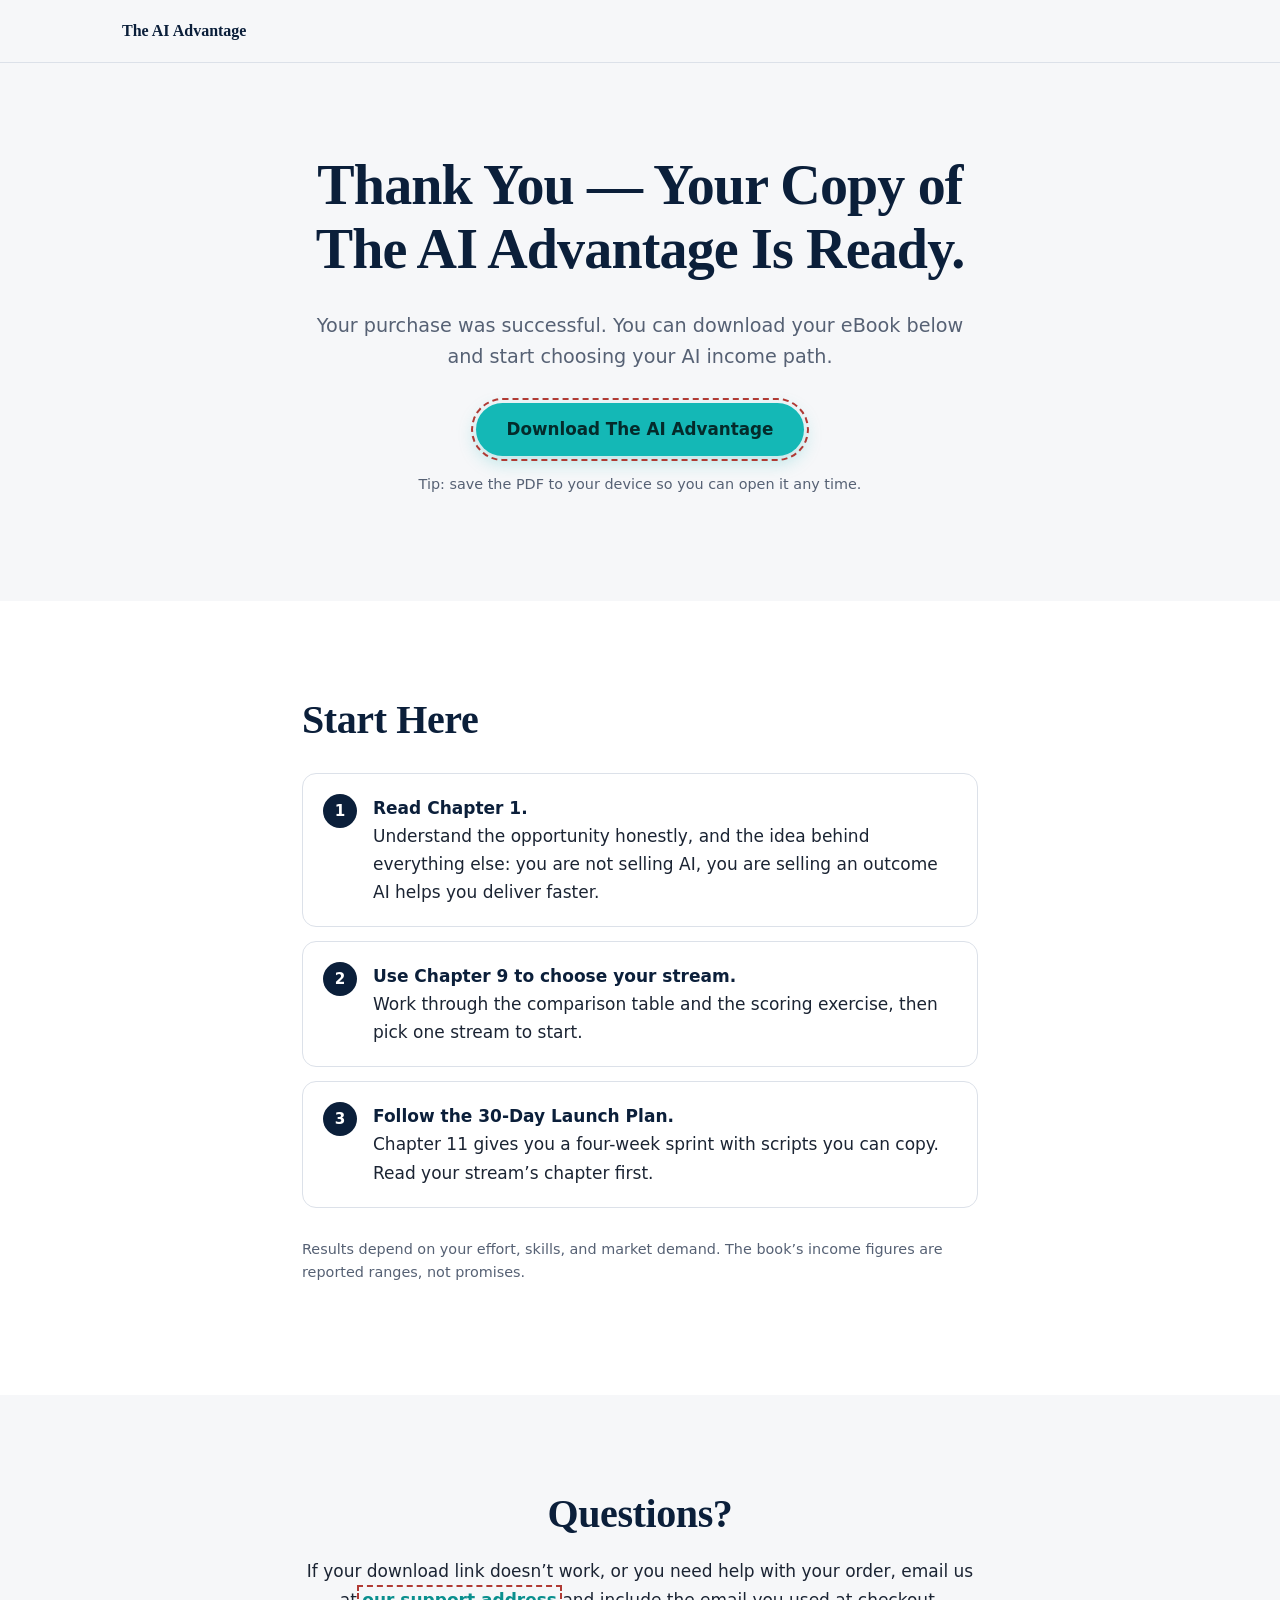
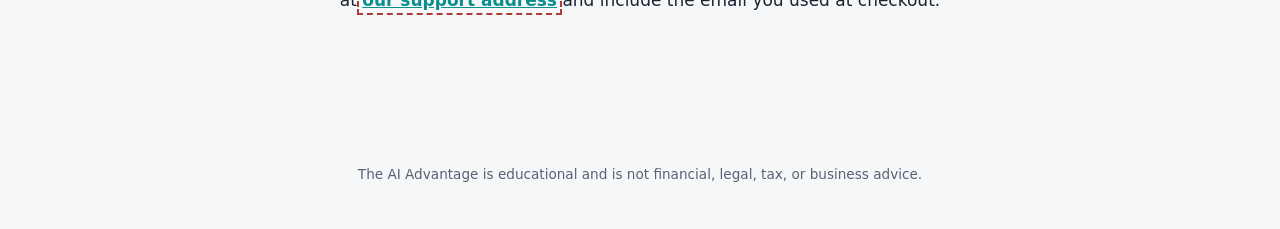
==== thank-you.html @ e6e2437f "first commit" ====
<!DOCTYPE html>
<html lang="en">
<head>
<meta charset="utf-8">
<meta name="viewport" content="width=device-width, initial-scale=1">
<meta name="robots" content="noindex, nofollow">
<title>Thank You — Your Copy of The AI Advantage Is Ready</title>
<meta name="description" content="Download your copy of The AI Advantage and start choosing your AI income path.">
<meta property="og:title" content="Thank You — The AI Advantage">
<meta property="og:description" content="Your copy of The AI Advantage is ready to download.">
<link rel="stylesheet" href="styles.css">
</head>
<body data-page="thanks">
<header class="top"><div class="wrap"><span class="brand">The AI Advantage</span></div></header>
<main>
<section class="ty"><div class="wrap narrow center">
  <h1>Thank You — Your Copy of The AI Advantage Is Ready.</h1>
  <p class="lead">Your purchase was successful. You can download your eBook below and start choosing your AI income path.</p>
  <p style="margin-top:30px"><a class="btn" data-download href="#" download>Download The AI Advantage</a></p>
  <p class="note">Tip: save the PDF to your device so you can open it any time.</p>
</div></section>

<section class="alt"><div class="wrap narrow">
  <h2>Start Here</h2>
  <div class="steps">
    <div><span><b>Read Chapter 1.</b><br>Understand the opportunity honestly, and the idea behind everything else: you are not selling AI, you are selling an outcome AI helps you deliver faster.</span></div>
    <div><span><b>Use Chapter 9 to choose your stream.</b><br>Work through the comparison table and the scoring exercise, then pick one stream to start.</span></div>
    <div><span><b>Follow the 30-Day Launch Plan.</b><br>Chapter 11 gives you a four-week sprint with scripts you can copy. Read your stream’s chapter first.</span></div>
  </div>
  <p class="note">Results depend on your effort, skills, and market demand. The book’s income figures are reported ranges, not promises.</p>
</div></section>

<section><div class="wrap narrow center">
  <h2>Questions?</h2>
  <p>If your download link doesn’t work, or you need help with your order, email us at <a data-support href="#" style="color:var(--teal);font-weight:700">our support address</a> and include the email you used at checkout.</p>
</div></section>
</main>
<footer><div class="wrap"><p>The AI Advantage is educational and is not financial, legal, tax, or business advice.</p></div></footer>
<script src="config.js"></script>
</body>
</html>
---- styles.css ----
:root{--navy:#0B1F3A;--navy2:#14325C;--teal:#0A8F8E;--tealb:#14B8B6;--paper:#F6F7F9;--white:#fff;--ink:#1B2433;--mute:#566174;--rule:#DCE1E9;--amber:#B45309;--amberl:#FEF3DC;--r:14px}
*{box-sizing:border-box}html{scroll-behavior:smooth}
body{margin:0;font:17px/1.65 system-ui,-apple-system,"Segoe UI",Roboto,sans-serif;color:var(--ink);background:var(--paper);-webkit-font-smoothing:antialiased}
h1,h2,h3{font-family:Georgia,"Times New Roman",serif;color:var(--navy);line-height:1.15;margin:0 0 .5em;font-weight:700}
h1{font-size:clamp(2.1rem,6vw,3.5rem);letter-spacing:-.015em}h2{font-size:clamp(1.7rem,4.2vw,2.5rem);letter-spacing:-.01em}h3{font-size:1.2rem}
p{margin:0 0 1em}a{color:inherit}.wrap{max-width:1080px;margin:0 auto;padding:0 22px}.narrow{max-width:720px}
section{padding:clamp(56px,9vw,96px) 0}.dark{background:var(--navy);color:#D6E0EE}.dark h2,.dark h3{color:#fff}.alt{background:var(--white)}
.lead{font-size:1.2rem;color:var(--mute)}.dark .lead{color:#B5C5DB}.center{text-align:center}.center .lead{margin-inline:auto}
.btn{display:inline-block;background:var(--tealb);color:#042B2B;font:700 1.05rem/1 system-ui,sans-serif;padding:18px 30px;border-radius:999px;text-decoration:none;transition:transform .15s,box-shadow .15s;box-shadow:0 6px 18px rgba(20,184,182,.28)}
.btn:hover{transform:translateY(-2px);box-shadow:0 10px 24px rgba(20,184,182,.38)}.btn:focus-visible,a:focus-visible,summary:focus-visible{outline:3px solid var(--navy2);outline-offset:3px}
.dark .btn:focus-visible{outline-color:#fff}.btn.sm{padding:11px 20px;font-size:.92rem;box-shadow:none}.note{font-size:.9rem;color:var(--mute);margin-top:14px}.dark .note{color:#9FB4D0}
header.top{position:sticky;top:0;z-index:5;background:rgba(246,247,249,.94);backdrop-filter:blur(8px);border-bottom:1px solid var(--rule)}
header.top .wrap{display:flex;justify-content:space-between;align-items:center;height:62px}.brand{font:700 1rem Georgia,serif;color:var(--navy);text-decoration:none}
.hero{padding:clamp(40px,7vw,80px) 0}.hero .wrap{display:grid;gap:44px;align-items:center}
@media(min-width:880px){.hero .wrap{grid-template-columns:1.15fr .85fr}}
.eyebrow{font:600 .85rem system-ui;color:var(--teal);margin-bottom:14px}
.book{width:min(300px,78vw);aspect-ratio:7/10;margin:0 auto;background:var(--navy);border-radius:6px 12px 12px 6px;position:relative;overflow:hidden;box-shadow:-10px 0 0 -4px #06142a,0 30px 60px rgba(11,31,58,.35);padding:30px 26px;display:flex;flex-direction:column;justify-content:flex-end;color:#fff;animation:rise .9s ease-out both}
.book svg{position:absolute;top:0;right:0;width:100%;height:55%}.book small{font:600 .62rem system-ui;color:#fff;margin-bottom:34px;position:relative}
.book b{font:800 2.5rem/1 system-ui,sans-serif;position:relative}.book b span{color:var(--tealb);display:block;font-size:2.05rem;margin-top:4px}
.book i{font:normal 400 .8rem/1.4 system-ui;color:#B5C5DB;margin-top:14px;position:relative}.book:before{content:"";width:42px;height:3px;background:var(--tealb);position:absolute;left:26px;bottom:178px}
@keyframes rise{from{opacity:0;transform:translateY(24px) rotate(-1.5deg)}to{opacity:1;transform:none}}
.grid{display:grid;gap:18px}@media(min-width:700px){.g2{grid-template-columns:1fr 1fr}.g3{grid-template-columns:repeat(3,1fr)}}
.card{background:var(--white);border:1px solid var(--rule);border-radius:var(--r);padding:26px}.alt .card{background:var(--paper)}
.card h3{margin-bottom:.4em}.card p{margin-bottom:.7em;font-size:.97rem}.card .tag{font-size:.9rem;color:var(--mute)}.card .tag b{color:var(--navy)}
.stream{border-top:4px solid var(--tealb)}
.pull{font:italic 700 clamp(1.5rem,4vw,2.3rem)/1.3 Georgia,serif;color:#fff;max-width:820px;margin:0 auto 34px;text-align:center}
.pay{display:grid;gap:12px;margin-top:28px}@media(min-width:700px){.pay{grid-template-columns:repeat(4,1fr)}}
.pay div{background:rgba(255,255,255,.07);border:1px solid rgba(255,255,255,.14);border-radius:12px;padding:16px;color:#fff;font-weight:600;text-align:center}
.inside{display:grid;gap:10px;margin-top:30px}@media(min-width:760px){.inside{grid-template-columns:1fr 1fr}}
.row{display:flex;gap:14px;background:var(--paper);border:1px solid var(--rule);border-radius:12px;padding:16px 18px}.row b{color:var(--navy);display:block}.row span{font-size:.93rem;color:var(--mute)}
.row em{flex:none;font:700 .8rem system-ui;color:var(--teal);width:70px;font-style:normal;padding-top:3px}
.weeks{display:grid;gap:14px;margin:34px 0}@media(min-width:760px){.weeks{grid-template-columns:repeat(4,1fr)}}
.week{background:rgba(255,255,255,.07);border:1px solid rgba(255,255,255,.15);border-radius:var(--r);padding:22px}.week small{color:var(--tealb);font:700 .85rem system-ui}.week h3{margin:.3em 0 .4em}.week p{font-size:.93rem;margin:0}
.shift{display:grid;gap:14px;max-width:880px;margin:0 auto}@media(min-width:760px){.shift{grid-template-columns:1fr 1fr}}.shift div{border-radius:var(--r);padding:22px;font-size:1.02rem}
.from{background:rgba(255,255,255,.06);border:1px dashed rgba(255,255,255,.3)}.to{background:rgba(20,184,182,.16);border:1px solid var(--tealb);color:#fff}
.chips{display:flex;flex-wrap:wrap;gap:10px;margin-top:24px}.chips span{background:var(--white);border:1px solid var(--rule);border-radius:999px;padding:9px 16px;font-size:.92rem}
ul.ok,ul.no{list-style:none;padding:0;margin:0}ul.ok li,ul.no li{padding:9px 0 9px 30px;position:relative;border-bottom:1px solid var(--rule);font-size:.98rem}
ul.ok li:before{content:"+";color:var(--teal)}ul.no li:before{content:"\2212";color:#B03A34}ul.ok li:before,ul.no li:before{position:absolute;left:4px;font-weight:800}
.stack{max-width:640px;margin:30px auto 0;background:var(--white);color:var(--ink);border-radius:var(--r);padding:30px}.stack h3{color:var(--navy)}
.stack .core{background:var(--navy);color:#fff;border-radius:10px;padding:18px 20px;margin-bottom:18px}.stack .core b{display:block;font:700 1.15rem Georgia,serif}
.stack li{list-style:none;padding:9px 0 9px 28px;border-bottom:1px solid var(--rule);position:relative}.stack li:before{content:"+";position:absolute;left:4px;color:var(--teal);font-weight:800}.stack ul{padding:0;margin:0 0 24px}
.honest{background:var(--amberl);border-left:4px solid var(--amber);border-radius:10px;padding:22px 24px;margin-top:26px}.honest h3{color:#7A3A06}
details{background:var(--white);border:1px solid var(--rule);border-radius:12px;margin-bottom:10px}summary{cursor:pointer;font-weight:700;color:var(--navy);padding:18px 52px 18px 20px;list-style:none;position:relative}
summary::-webkit-details-marker{display:none}summary:after{content:"+";position:absolute;right:20px;font-size:1.4rem;color:var(--teal)}details[open] summary:after{content:"\2212"}details p{padding:0 20px;margin:0 0 18px;color:var(--mute);font-size:.98rem}
footer{padding:36px 0;font-size:.85rem;color:var(--mute);text-align:center}footer p{max-width:720px;margin:0 auto 8px}
.ty{padding:clamp(48px,8vw,90px) 0}.steps{counter-reset:s;display:grid;gap:14px;margin:30px 0}.steps div{counter-increment:s;display:flex;gap:16px;background:var(--white);border:1px solid var(--rule);border-radius:var(--r);padding:20px}
.steps div:before{content:counter(s);flex:none;width:34px;height:34px;border-radius:50%;background:var(--navy);color:#fff;font:700 .95rem/34px system-ui;text-align:center}.steps b{color:var(--navy)}
[data-unset="true"]{outline:2px dashed #B03A34;outline-offset:3px}
@media(prefers-reduced-motion:reduce){*{animation:none!important;transition:none!important;scroll-behavior:auto!important}}
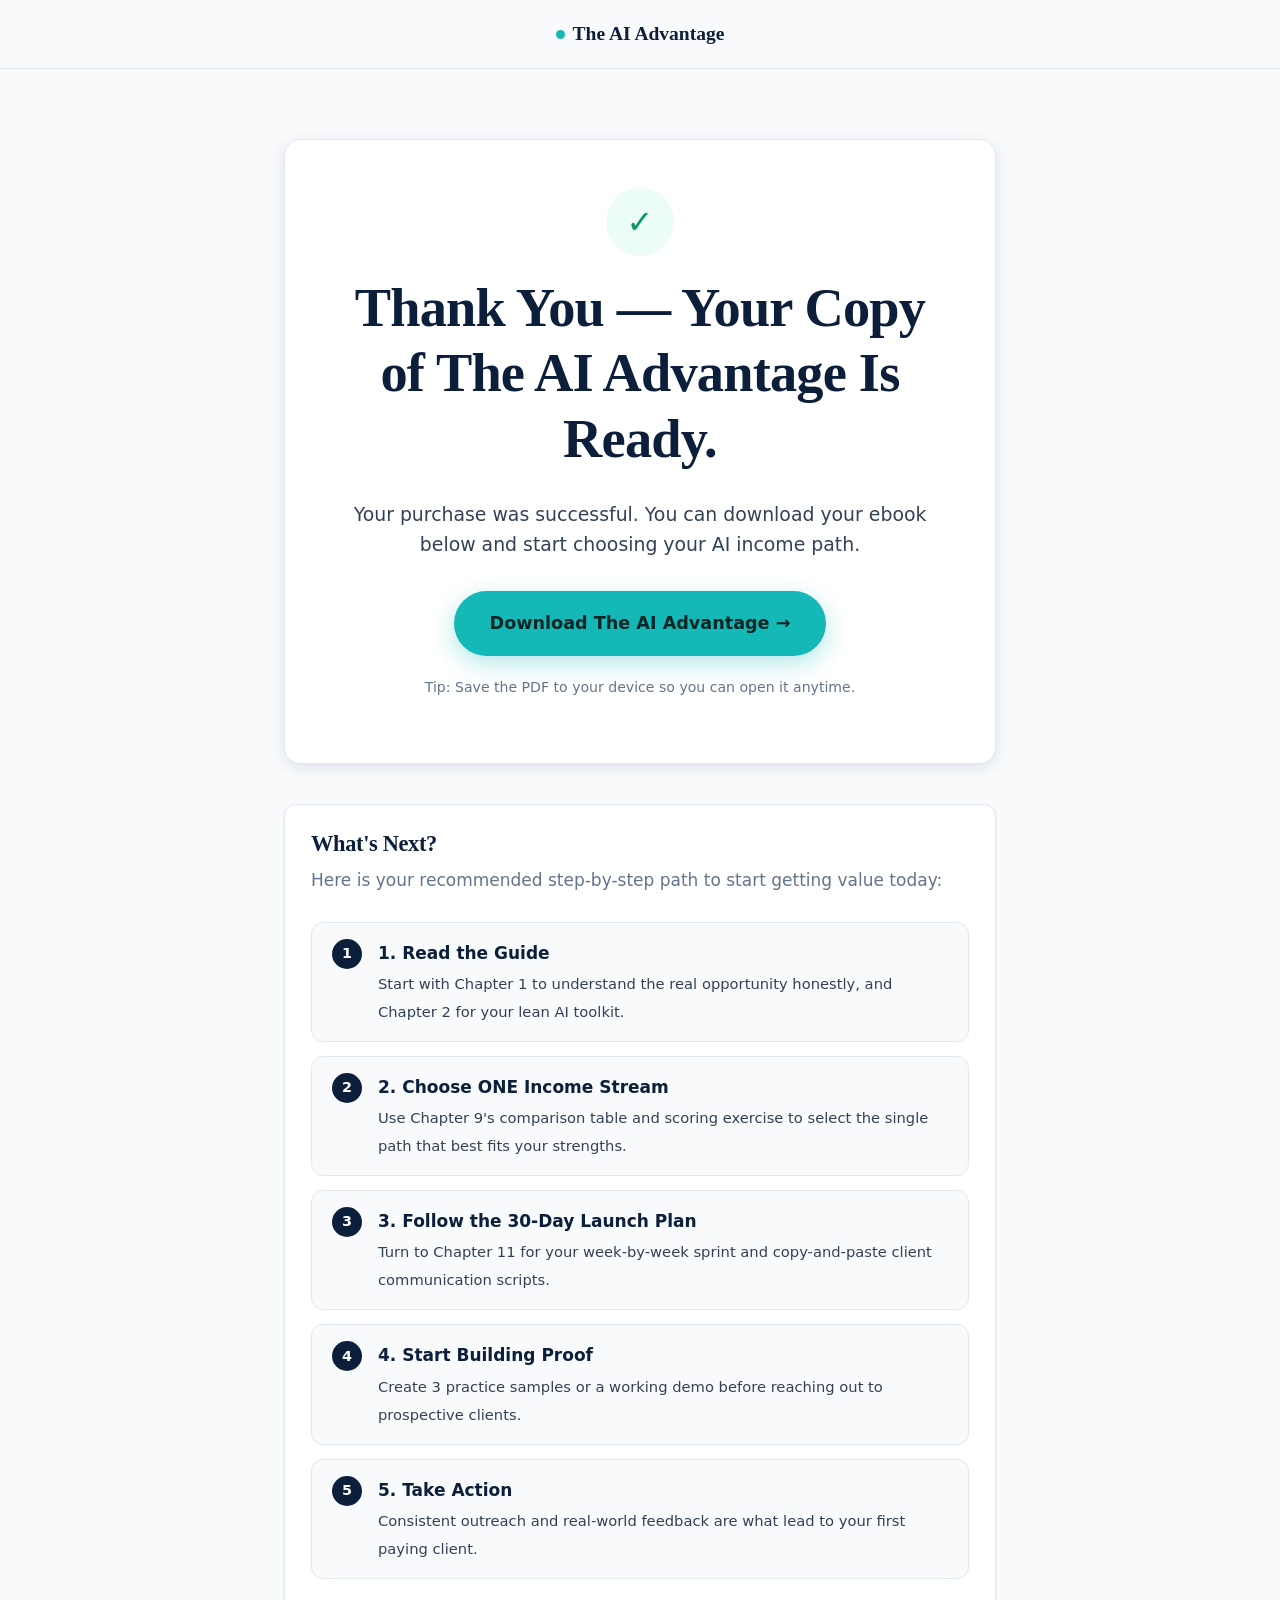
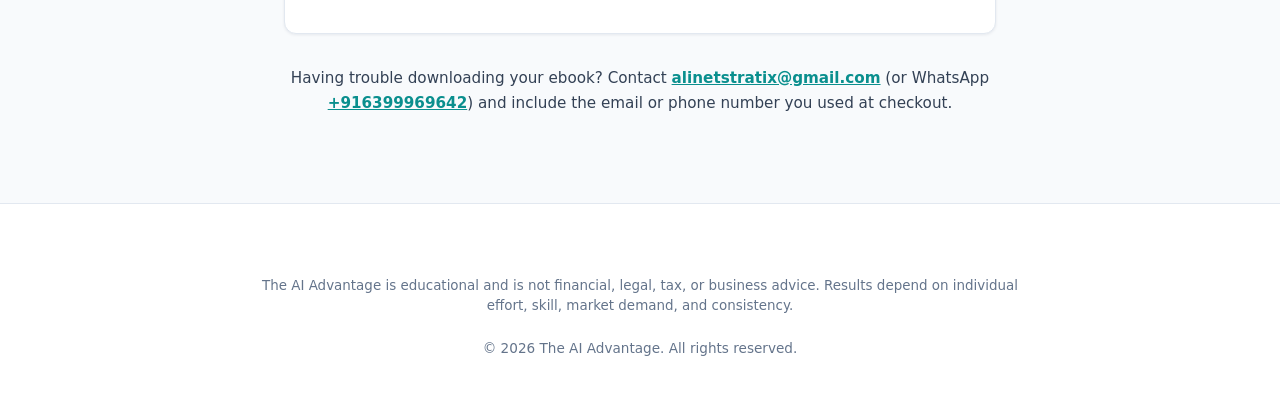
==== commit bde7ae9d: "Update site: conversion-focused design, Ajeem Ali author bio, central config, strictly two pages" ====
--- a/thank-you.html
+++ b/thank-you.html
@@ -1,41 +1,106 @@
 <!DOCTYPE html>
 <html lang="en">
 <head>
-<meta charset="utf-8">
-<meta name="viewport" content="width=device-width, initial-scale=1">
-<meta name="robots" content="noindex, nofollow">
-<title>Thank You — Your Copy of The AI Advantage Is Ready</title>
-<meta name="description" content="Download your copy of The AI Advantage and start choosing your AI income path.">
-<meta property="og:title" content="Thank You — The AI Advantage">
-<meta property="og:description" content="Your copy of The AI Advantage is ready to download.">
-<link rel="stylesheet" href="styles.css">
+  <meta charset="utf-8">
+  <meta name="viewport" content="width=device-width, initial-scale=1">
+  <meta name="robots" content="noindex, nofollow">
+  <title>Thank You — Your Copy of The AI Advantage Is Ready</title>
+  <meta name="description" content="Download your copy of The AI Advantage and start choosing your AI income path.">
+  <link rel="canonical" href="https://poweredincomeai.netlify.app/thank-you.html">
+
+  <!-- Favicon -->
+  <link rel="icon" href="data:image/svg+xml,<svg xmlns=%22http://www.w3.org/2000/svg%22 viewBox=%220 0 100 100%22><text y=%22.9em%22 font-size=%2290%22>📘</text></svg>">
+
+  <link rel="stylesheet" href="styles.css">
 </head>
 <body data-page="thanks">
-<header class="top"><div class="wrap"><span class="brand">The AI Advantage</span></div></header>
-<main>
-<section class="ty"><div class="wrap narrow center">
-  <h1>Thank You — Your Copy of The AI Advantage Is Ready.</h1>
-  <p class="lead">Your purchase was successful. You can download your eBook below and start choosing your AI income path.</p>
-  <p style="margin-top:30px"><a class="btn" data-download href="#" download>Download The AI Advantage</a></p>
-  <p class="note">Tip: save the PDF to your device so you can open it any time.</p>
-</div></section>
 
-<section class="alt"><div class="wrap narrow">
-  <h2>Start Here</h2>
-  <div class="steps">
-    <div><span><b>Read Chapter 1.</b><br>Understand the opportunity honestly, and the idea behind everything else: you are not selling AI, you are selling an outcome AI helps you deliver faster.</span></div>
-    <div><span><b>Use Chapter 9 to choose your stream.</b><br>Work through the comparison table and the scoring exercise, then pick one stream to start.</span></div>
-    <div><span><b>Follow the 30-Day Launch Plan.</b><br>Chapter 11 gives you a four-week sprint with scripts you can copy. Read your stream’s chapter first.</span></div>
-  </div>
-  <p class="note">Results depend on your effort, skills, and market demand. The book’s income figures are reported ranges, not promises.</p>
-</div></section>
+  <header class="top">
+    <div class="wrap" style="justify-content:center">
+      <a class="brand" href="index.html">
+        <span class="brand-dot"></span>
+        The AI Advantage
+      </a>
+    </div>
+  </header>
 
-<section><div class="wrap narrow center">
-  <h2>Questions?</h2>
-  <p>If your download link doesn’t work, or you need help with your order, email us at <a data-support href="#" style="color:var(--teal);font-weight:700">our support address</a> and include the email you used at checkout.</p>
-</div></section>
-</main>
-<footer><div class="wrap"><p>The AI Advantage is educational and is not financial, legal, tax, or business advice.</p></div></footer>
-<script src="config.js"></script>
+  <main>
+    <section class="hero" style="padding:clamp(40px,7vw,70px) 0">
+      <div class="wrap narrow">
+        <div class="thankyou-box">
+          <div class="thankyou-icon" aria-hidden="true">✓</div>
+          <h1>Thank You — Your Copy of The AI Advantage Is Ready.</h1>
+          <p class="lead">Your purchase was successful. You can download your ebook below and start choosing your AI income path.</p>
+
+          <div style="margin:32px 0 20px">
+            <a class="btn" data-download href="#" download style="padding:18px 36px;font-size:1.1rem">
+              Download The AI Advantage →
+            </a>
+          </div>
+
+          <p class="note">Tip: Save the PDF to your device so you can open it anytime.</p>
+        </div>
+
+        <div style="margin-top:40px">
+          <div class="card">
+            <h2 style="font-size:1.4rem;margin-bottom:8px">What's Next?</h2>
+            <p style="color:var(--mute);margin-bottom:20px">Here is your recommended step-by-step path to start getting value today:</p>
+
+            <div class="next-steps-list">
+              <div class="next-step-item">
+                <div>
+                  <b>1. Read the Guide</b>
+                  <span>Start with Chapter 1 to understand the real opportunity honestly, and Chapter 2 for your lean AI toolkit.</span>
+                </div>
+              </div>
+              <div class="next-step-item">
+                <div>
+                  <b>2. Choose ONE Income Stream</b>
+                  <span>Use Chapter 9's comparison table and scoring exercise to select the single path that best fits your strengths.</span>
+                </div>
+              </div>
+              <div class="next-step-item">
+                <div>
+                  <b>3. Follow the 30-Day Launch Plan</b>
+                  <span>Turn to Chapter 11 for your week-by-week sprint and copy-and-paste client communication scripts.</span>
+                </div>
+              </div>
+              <div class="next-step-item">
+                <div>
+                  <b>4. Start Building Proof</b>
+                  <span>Create 3 practice samples or a working demo before reaching out to prospective clients.</span>
+                </div>
+              </div>
+              <div class="next-step-item">
+                <div>
+                  <b>5. Take Action</b>
+                  <span>Consistent outreach and real-world feedback are what lead to your first paying client.</span>
+                </div>
+              </div>
+            </div>
+          </div>
+        </div>
+
+        <div class="center" style="margin-top:32px">
+          <p style="font-size:0.95rem;color:var(--ink-light)">
+            Having trouble downloading your ebook? Contact <a data-support-email href="mailto:alinetstratix@gmail.com" style="color:var(--teal);font-weight:700">alinetstratix@gmail.com</a> (or WhatsApp <a data-support-whatsapp href="#" style="color:var(--teal);font-weight:700">+91 6399969642</a>) and include the email or phone number you used at checkout.
+          </p>
+        </div>
+      </div>
+    </section>
+  </main>
+
+  <footer>
+    <div class="wrap">
+      <p class="footer-disclaimer">
+        The AI Advantage is educational and is not financial, legal, tax, or business advice. Results depend on individual effort, skill, market demand, and consistency.
+      </p>
+      <div class="footer-copy">
+        © 2026 The AI Advantage. All rights reserved.
+      </div>
+    </div>
+  </footer>
+
+  <script src="config.js"></script>
 </body>
 </html>
--- a/styles.css
+++ b/styles.css
@@ -1,49 +1,1321 @@
-:root{--navy:#0B1F3A;--navy2:#14325C;--teal:#0A8F8E;--tealb:#14B8B6;--paper:#F6F7F9;--white:#fff;--ink:#1B2433;--mute:#566174;--rule:#DCE1E9;--amber:#B45309;--amberl:#FEF3DC;--r:14px}
-*{box-sizing:border-box}html{scroll-behavior:smooth}
-body{margin:0;font:17px/1.65 system-ui,-apple-system,"Segoe UI",Roboto,sans-serif;color:var(--ink);background:var(--paper);-webkit-font-smoothing:antialiased}
-h1,h2,h3{font-family:Georgia,"Times New Roman",serif;color:var(--navy);line-height:1.15;margin:0 0 .5em;font-weight:700}
-h1{font-size:clamp(2.1rem,6vw,3.5rem);letter-spacing:-.015em}h2{font-size:clamp(1.7rem,4.2vw,2.5rem);letter-spacing:-.01em}h3{font-size:1.2rem}
-p{margin:0 0 1em}a{color:inherit}.wrap{max-width:1080px;margin:0 auto;padding:0 22px}.narrow{max-width:720px}
-section{padding:clamp(56px,9vw,96px) 0}.dark{background:var(--navy);color:#D6E0EE}.dark h2,.dark h3{color:#fff}.alt{background:var(--white)}
-.lead{font-size:1.2rem;color:var(--mute)}.dark .lead{color:#B5C5DB}.center{text-align:center}.center .lead{margin-inline:auto}
-.btn{display:inline-block;background:var(--tealb);color:#042B2B;font:700 1.05rem/1 system-ui,sans-serif;padding:18px 30px;border-radius:999px;text-decoration:none;transition:transform .15s,box-shadow .15s;box-shadow:0 6px 18px rgba(20,184,182,.28)}
-.btn:hover{transform:translateY(-2px);box-shadow:0 10px 24px rgba(20,184,182,.38)}.btn:focus-visible,a:focus-visible,summary:focus-visible{outline:3px solid var(--navy2);outline-offset:3px}
-.dark .btn:focus-visible{outline-color:#fff}.btn.sm{padding:11px 20px;font-size:.92rem;box-shadow:none}.note{font-size:.9rem;color:var(--mute);margin-top:14px}.dark .note{color:#9FB4D0}
-header.top{position:sticky;top:0;z-index:5;background:rgba(246,247,249,.94);backdrop-filter:blur(8px);border-bottom:1px solid var(--rule)}
-header.top .wrap{display:flex;justify-content:space-between;align-items:center;height:62px}.brand{font:700 1rem Georgia,serif;color:var(--navy);text-decoration:none}
-.hero{padding:clamp(40px,7vw,80px) 0}.hero .wrap{display:grid;gap:44px;align-items:center}
-@media(min-width:880px){.hero .wrap{grid-template-columns:1.15fr .85fr}}
-.eyebrow{font:600 .85rem system-ui;color:var(--teal);margin-bottom:14px}
-.book{width:min(300px,78vw);aspect-ratio:7/10;margin:0 auto;background:var(--navy);border-radius:6px 12px 12px 6px;position:relative;overflow:hidden;box-shadow:-10px 0 0 -4px #06142a,0 30px 60px rgba(11,31,58,.35);padding:30px 26px;display:flex;flex-direction:column;justify-content:flex-end;color:#fff;animation:rise .9s ease-out both}
-.book svg{position:absolute;top:0;right:0;width:100%;height:55%}.book small{font:600 .62rem system-ui;color:#fff;margin-bottom:34px;position:relative}
-.book b{font:800 2.5rem/1 system-ui,sans-serif;position:relative}.book b span{color:var(--tealb);display:block;font-size:2.05rem;margin-top:4px}
-.book i{font:normal 400 .8rem/1.4 system-ui;color:#B5C5DB;margin-top:14px;position:relative}.book:before{content:"";width:42px;height:3px;background:var(--tealb);position:absolute;left:26px;bottom:178px}
-@keyframes rise{from{opacity:0;transform:translateY(24px) rotate(-1.5deg)}to{opacity:1;transform:none}}
-.grid{display:grid;gap:18px}@media(min-width:700px){.g2{grid-template-columns:1fr 1fr}.g3{grid-template-columns:repeat(3,1fr)}}
-.card{background:var(--white);border:1px solid var(--rule);border-radius:var(--r);padding:26px}.alt .card{background:var(--paper)}
-.card h3{margin-bottom:.4em}.card p{margin-bottom:.7em;font-size:.97rem}.card .tag{font-size:.9rem;color:var(--mute)}.card .tag b{color:var(--navy)}
-.stream{border-top:4px solid var(--tealb)}
-.pull{font:italic 700 clamp(1.5rem,4vw,2.3rem)/1.3 Georgia,serif;color:#fff;max-width:820px;margin:0 auto 34px;text-align:center}
-.pay{display:grid;gap:12px;margin-top:28px}@media(min-width:700px){.pay{grid-template-columns:repeat(4,1fr)}}
-.pay div{background:rgba(255,255,255,.07);border:1px solid rgba(255,255,255,.14);border-radius:12px;padding:16px;color:#fff;font-weight:600;text-align:center}
-.inside{display:grid;gap:10px;margin-top:30px}@media(min-width:760px){.inside{grid-template-columns:1fr 1fr}}
-.row{display:flex;gap:14px;background:var(--paper);border:1px solid var(--rule);border-radius:12px;padding:16px 18px}.row b{color:var(--navy);display:block}.row span{font-size:.93rem;color:var(--mute)}
-.row em{flex:none;font:700 .8rem system-ui;color:var(--teal);width:70px;font-style:normal;padding-top:3px}
-.weeks{display:grid;gap:14px;margin:34px 0}@media(min-width:760px){.weeks{grid-template-columns:repeat(4,1fr)}}
-.week{background:rgba(255,255,255,.07);border:1px solid rgba(255,255,255,.15);border-radius:var(--r);padding:22px}.week small{color:var(--tealb);font:700 .85rem system-ui}.week h3{margin:.3em 0 .4em}.week p{font-size:.93rem;margin:0}
-.shift{display:grid;gap:14px;max-width:880px;margin:0 auto}@media(min-width:760px){.shift{grid-template-columns:1fr 1fr}}.shift div{border-radius:var(--r);padding:22px;font-size:1.02rem}
-.from{background:rgba(255,255,255,.06);border:1px dashed rgba(255,255,255,.3)}.to{background:rgba(20,184,182,.16);border:1px solid var(--tealb);color:#fff}
-.chips{display:flex;flex-wrap:wrap;gap:10px;margin-top:24px}.chips span{background:var(--white);border:1px solid var(--rule);border-radius:999px;padding:9px 16px;font-size:.92rem}
-ul.ok,ul.no{list-style:none;padding:0;margin:0}ul.ok li,ul.no li{padding:9px 0 9px 30px;position:relative;border-bottom:1px solid var(--rule);font-size:.98rem}
-ul.ok li:before{content:"+";color:var(--teal)}ul.no li:before{content:"\2212";color:#B03A34}ul.ok li:before,ul.no li:before{position:absolute;left:4px;font-weight:800}
-.stack{max-width:640px;margin:30px auto 0;background:var(--white);color:var(--ink);border-radius:var(--r);padding:30px}.stack h3{color:var(--navy)}
-.stack .core{background:var(--navy);color:#fff;border-radius:10px;padding:18px 20px;margin-bottom:18px}.stack .core b{display:block;font:700 1.15rem Georgia,serif}
-.stack li{list-style:none;padding:9px 0 9px 28px;border-bottom:1px solid var(--rule);position:relative}.stack li:before{content:"+";position:absolute;left:4px;color:var(--teal);font-weight:800}.stack ul{padding:0;margin:0 0 24px}
-.honest{background:var(--amberl);border-left:4px solid var(--amber);border-radius:10px;padding:22px 24px;margin-top:26px}.honest h3{color:#7A3A06}
-details{background:var(--white);border:1px solid var(--rule);border-radius:12px;margin-bottom:10px}summary{cursor:pointer;font-weight:700;color:var(--navy);padding:18px 52px 18px 20px;list-style:none;position:relative}
-summary::-webkit-details-marker{display:none}summary:after{content:"+";position:absolute;right:20px;font-size:1.4rem;color:var(--teal)}details[open] summary:after{content:"\2212"}details p{padding:0 20px;margin:0 0 18px;color:var(--mute);font-size:.98rem}
-footer{padding:36px 0;font-size:.85rem;color:var(--mute);text-align:center}footer p{max-width:720px;margin:0 auto 8px}
-.ty{padding:clamp(48px,8vw,90px) 0}.steps{counter-reset:s;display:grid;gap:14px;margin:30px 0}.steps div{counter-increment:s;display:flex;gap:16px;background:var(--white);border:1px solid var(--rule);border-radius:var(--r);padding:20px}
-.steps div:before{content:counter(s);flex:none;width:34px;height:34px;border-radius:50%;background:var(--navy);color:#fff;font:700 .95rem/34px system-ui;text-align:center}.steps b{color:var(--navy)}
-[data-unset="true"]{outline:2px dashed #B03A34;outline-offset:3px}
-@media(prefers-reduced-motion:reduce){*{animation:none!important;transition:none!important;scroll-behavior:auto!important}}
+/* ============================================================
+   THE AI ADVANTAGE — CORE DESIGN SYSTEM & STYLES
+   ============================================================ */
+
+:root {
+  --navy: #0B1F3A;
+  --navy-dark: #061324;
+  --navy-light: #163660;
+  --teal: #0A8F8E;
+  --teal-bright: #14B8B6;
+  --teal-dark: #065F5E;
+  --teal-subtle: #E6F7F7;
+  --paper: #F8FAFC;
+  --white: #FFFFFF;
+  --ink: #1E293B;
+  --ink-light: #334155;
+  --mute: #64748B;
+  --rule: #E2E8F0;
+  --rule-dark: #CBD5E1;
+  --amber: #B45309;
+  --amber-bg: #FFFBEB;
+  --green: #059669;
+  --green-bg: #ECFDF5;
+  --radius: 12px;
+  --radius-lg: 16px;
+  --shadow-sm: 0 1px 3px rgba(11,31,58,.08);
+  --shadow-md: 0 4px 14px rgba(11,31,58,.1);
+  --shadow-lg: 0 12px 30px rgba(11,31,58,.15);
+  --shadow-cta: 0 8px 24px rgba(20,184,182,.32);
+}
+
+*, *::before, *::after {
+  box-sizing: border-box;
+}
+
+html {
+  scroll-behavior: smooth;
+  scroll-padding-top: 80px;
+}
+
+body {
+  margin: 0;
+  font-family: system-ui, -apple-system, "Segoe UI", Roboto, "Helvetica Neue", Arial, sans-serif;
+  font-size: 17px;
+  line-height: 1.65;
+  color: var(--ink);
+  background-color: var(--paper);
+  -webkit-font-smoothing: antialiased;
+  -moz-osx-font-smoothing: grayscale;
+}
+
+/* TYPOGRAPHY */
+h1, h2, h3, h4 {
+  font-family: Georgia, Cambria, "Times New Roman", serif;
+  color: var(--navy);
+  line-height: 1.2;
+  margin: 0 0 0.5em;
+  font-weight: 700;
+  letter-spacing: -0.015em;
+}
+
+h1 {
+  font-size: clamp(2.2rem, 5.5vw, 3.4rem);
+}
+
+h2 {
+  font-size: clamp(1.8rem, 4vw, 2.4rem);
+}
+
+h3 {
+  font-size: 1.25rem;
+}
+
+p {
+  margin: 0 0 1.1em;
+}
+
+a {
+  color: inherit;
+}
+
+.lead {
+  font-size: 1.18rem;
+  line-height: 1.6;
+  color: var(--ink-light);
+}
+
+.center {
+  text-align: center;
+}
+
+.center .lead {
+  margin-inline: auto;
+}
+
+.eyebrow {
+  display: inline-block;
+  font-size: 0.85rem;
+  font-weight: 700;
+  text-transform: uppercase;
+  letter-spacing: 0.08em;
+  color: var(--teal);
+  margin-bottom: 12px;
+}
+
+/* LAYOUT CONTAINERS */
+.wrap {
+  width: 100%;
+  max-width: 1120px;
+  margin: 0 auto;
+  padding: 0 24px;
+}
+
+.narrow {
+  max-width: 760px;
+}
+
+.tight {
+  max-width: 620px;
+}
+
+section {
+  padding: clamp(56px, 8vw, 92px) 0;
+  position: relative;
+}
+
+.alt {
+  background-color: var(--white);
+  border-top: 1px solid var(--rule);
+  border-bottom: 1px solid var(--rule);
+}
+
+.dark {
+  background-color: var(--navy);
+  color: #E2E8F0;
+}
+
+.dark h1, .dark h2, .dark h3 {
+  color: var(--white);
+}
+
+.dark .lead {
+  color: #94A3B8;
+}
+
+/* BUTTONS */
+.btn {
+  display: inline-flex;
+  align-items: center;
+  justify-content: center;
+  gap: 8px;
+  background-color: var(--teal-bright);
+  color: #032525;
+  font-family: inherit;
+  font-size: 1.05rem;
+  font-weight: 700;
+  padding: 16px 32px;
+  border-radius: 9999px;
+  text-decoration: none;
+  cursor: pointer;
+  border: none;
+  transition: transform 0.18s ease, box-shadow 0.18s ease, background-color 0.18s ease;
+  box-shadow: var(--shadow-cta);
+  text-align: center;
+}
+
+.btn:hover {
+  background-color: #17cfcc;
+  transform: translateY(-2px);
+  box-shadow: 0 12px 28px rgba(20,184,182,.42);
+}
+
+.btn:active {
+  transform: translateY(0);
+}
+
+.btn:focus-visible, a:focus-visible, button:focus-visible, summary:focus-visible {
+  outline: 3px solid var(--teal);
+  outline-offset: 3px;
+}
+
+.dark .btn:focus-visible {
+  outline-color: var(--white);
+}
+
+.btn.sm {
+  padding: 10px 20px;
+  font-size: 0.92rem;
+  box-shadow: none;
+}
+
+.btn.outline {
+  background: transparent;
+  color: var(--navy);
+  border: 1.5px solid var(--navy-light);
+  box-shadow: none;
+}
+
+.btn.outline:hover {
+  background: rgba(11,31,58,.05);
+}
+
+.note {
+  font-size: 0.88rem;
+  color: var(--mute);
+  margin-top: 12px;
+}
+
+.dark .note {
+  color: #94A3B8;
+}
+
+/* HEADER & NAVIGATION */
+header.top {
+  position: sticky;
+  top: 0;
+  z-index: 100;
+  background: rgba(248, 250, 252, 0.95);
+  backdrop-filter: blur(10px);
+  border-bottom: 1px solid var(--rule);
+}
+
+header.top .wrap {
+  display: flex;
+  justify-content: space-between;
+  align-items: center;
+  height: 68px;
+}
+
+.brand {
+  font-family: Georgia, Cambria, serif;
+  font-weight: 700;
+  font-size: 1.22rem;
+  color: var(--navy);
+  text-decoration: none;
+  display: flex;
+  align-items: center;
+  gap: 8px;
+}
+
+.brand-dot {
+  width: 9px;
+  height: 9px;
+  background-color: var(--teal-bright);
+  border-radius: 50%;
+  display: inline-block;
+}
+
+.nav-links {
+  display: none;
+  align-items: center;
+  gap: 22px;
+}
+
+.nav-links a {
+  text-decoration: none;
+  color: var(--ink-light);
+  font-size: 0.94rem;
+  font-weight: 500;
+  transition: color 0.15s ease;
+}
+
+.nav-links a:hover {
+  color: var(--teal);
+}
+
+.header-right {
+  display: flex;
+  align-items: center;
+  gap: 14px;
+}
+
+.nav-toggle {
+  display: flex;
+  flex-direction: column;
+  justify-content: center;
+  gap: 5px;
+  width: 40px;
+  height: 40px;
+  background: transparent;
+  border: 1px solid var(--rule);
+  border-radius: 8px;
+  padding: 8px;
+  cursor: pointer;
+}
+
+.nav-toggle span {
+  display: block;
+  height: 2px;
+  width: 100%;
+  background: var(--navy);
+  border-radius: 2px;
+  transition: 0.2s ease;
+}
+
+@media (min-width: 860px) {
+  .nav-links {
+    display: flex;
+  }
+  .nav-toggle {
+    display: none;
+  }
+}
+
+/* Mobile Nav Drawer */
+@media (max-width: 859px) {
+  .nav-links.open {
+    display: flex;
+    flex-direction: column;
+    position: absolute;
+    top: 68px;
+    left: 0;
+    right: 0;
+    background: var(--white);
+    border-bottom: 1px solid var(--rule);
+    padding: 20px 24px;
+    gap: 16px;
+    box-shadow: var(--shadow-md);
+  }
+  .nav-links.open a {
+    font-size: 1.05rem;
+    padding: 6px 0;
+  }
+}
+
+/* HERO SECTION */
+.hero {
+  padding: clamp(36px, 6vw, 72px) 0;
+}
+
+.hero-grid {
+  display: grid;
+  gap: 40px;
+  align-items: center;
+}
+
+@media (min-width: 900px) {
+  .hero-grid {
+    grid-template-columns: 1.15fr 0.85fr;
+    gap: 48px;
+  }
+}
+
+.hero-content h1 {
+  margin-bottom: 0.4em;
+}
+
+.hero-content .lead {
+  margin-bottom: 24px;
+}
+
+/* Hero Price Box */
+.hero-price-card {
+  background: var(--white);
+  border: 1px solid var(--rule);
+  border-radius: var(--radius);
+  padding: 22px 24px;
+  margin: 24px 0;
+  box-shadow: var(--shadow-sm);
+  display: flex;
+  flex-direction: column;
+  gap: 16px;
+}
+
+.price-meta {
+  display: flex;
+  justify-content: space-between;
+  align-items: baseline;
+  flex-wrap: wrap;
+  gap: 8px;
+}
+
+.price-title {
+  font-weight: 700;
+  color: var(--navy);
+  font-size: 1rem;
+}
+
+.price-tag {
+  display: flex;
+  align-items: baseline;
+  gap: 4px;
+}
+
+.price-symbol {
+  font-size: 1.35rem;
+  font-weight: 700;
+  color: var(--navy);
+}
+
+.price-amount {
+  font-size: 2.2rem;
+  font-weight: 800;
+  color: var(--navy);
+  line-height: 1;
+}
+
+.price-terms {
+  font-size: 0.88rem;
+  color: var(--mute);
+}
+
+.price-features {
+  display: flex;
+  flex-wrap: wrap;
+  gap: 12px;
+  font-size: 0.88rem;
+  color: var(--ink-light);
+  border-top: 1px solid var(--rule);
+  padding-top: 14px;
+}
+
+.price-features span {
+  display: flex;
+  align-items: center;
+  gap: 6px;
+}
+
+.price-features span::before {
+  content: "✓";
+  color: var(--green);
+  font-weight: 800;
+}
+
+/* 3D BOOK COVER MOCKUP */
+.book-wrapper {
+  perspective: 1200px;
+  display: flex;
+  justify-content: center;
+}
+
+.book {
+  width: min(310px, 80vw);
+  aspect-ratio: 1 / 1.45;
+  background: linear-gradient(135deg, #0B1F3A 0%, #153A68 60%, #0B1F3A 100%);
+  border-radius: 4px 12px 12px 4px;
+  position: relative;
+  overflow: hidden;
+  box-shadow:
+    -8px 0 0 -3px #05101F,
+    -14px 4px 10px -5px rgba(0,0,0,.3),
+    12px 24px 48px rgba(11,31,58,.35);
+  padding: 32px 28px;
+  display: flex;
+  flex-direction: column;
+  justify-content: space-between;
+  color: #fff;
+  border-left: 5px solid #061528;
+  transform: rotateY(-8deg) rotateX(4deg);
+  transition: transform 0.3s ease, box-shadow 0.3s ease;
+}
+
+.book:hover {
+  transform: rotateY(-2deg) rotateX(0deg) translateY(-4px);
+  box-shadow:
+    -8px 0 0 -3px #05101F,
+    14px 28px 56px rgba(11,31,58,.4);
+}
+
+.book::after {
+  content: "";
+  position: absolute;
+  top: 0;
+  left: 0;
+  right: 0;
+  bottom: 0;
+  background: linear-gradient(90deg, rgba(255,255,255,.12) 0%, rgba(255,255,255,0) 12%, rgba(0,0,0,.15) 100%);
+  pointer-events: none;
+}
+
+.book-badge {
+  font-size: 0.65rem;
+  font-weight: 700;
+  letter-spacing: 0.1em;
+  text-transform: uppercase;
+  color: #A5C4EB;
+}
+
+.book-spine-accent {
+  width: 44px;
+  height: 3px;
+  background: var(--teal-bright);
+  margin: 16px 0;
+}
+
+.book-title {
+  font-family: Georgia, serif;
+  font-size: 2.1rem;
+  line-height: 1.05;
+  font-weight: 700;
+  letter-spacing: -0.02em;
+}
+
+.book-title span {
+  display: block;
+  color: var(--teal-bright);
+}
+
+.book-subtitle {
+  font-size: 0.86rem;
+  line-height: 1.4;
+  color: #CBD5E1;
+  margin-top: 10px;
+}
+
+.book-footer {
+  margin-top: 24px;
+  padding-top: 16px;
+  border-top: 1px solid rgba(255,255,255,.15);
+  display: flex;
+  justify-content: space-between;
+  align-items: center;
+  font-size: 0.72rem;
+  color: #94A3B8;
+  letter-spacing: 0.05em;
+}
+
+/* CARDS & GRIDS */
+.grid {
+  display: grid;
+  gap: 20px;
+}
+
+@media (min-width: 640px) {
+  .g2 {
+    grid-template-columns: repeat(2, 1fr);
+  }
+}
+
+@media (min-width: 880px) {
+  .g3 {
+    grid-template-columns: repeat(3, 1fr);
+  }
+}
+
+.card {
+  background: var(--white);
+  border: 1px solid var(--rule);
+  border-radius: var(--radius);
+  padding: 26px;
+  box-shadow: var(--shadow-sm);
+  transition: transform 0.2s ease, box-shadow 0.2s ease;
+}
+
+.card:hover {
+  transform: translateY(-2px);
+  box-shadow: var(--shadow-md);
+}
+
+.stream-card {
+  border-top: 4px solid var(--teal-bright);
+  display: flex;
+  flex-direction: column;
+  justify-content: space-between;
+}
+
+.stream-card h3 {
+  font-size: 1.25rem;
+  margin-bottom: 8px;
+}
+
+.stream-card p {
+  font-size: 0.95rem;
+  color: var(--ink-light);
+  margin-bottom: 12px;
+}
+
+.stream-meta {
+  background: var(--paper);
+  border-radius: 8px;
+  padding: 12px 14px;
+  margin-top: 10px;
+  font-size: 0.88rem;
+}
+
+.stream-meta p {
+  margin: 0 0 6px;
+  font-size: 0.88rem;
+}
+
+.stream-meta p:last-child {
+  margin-bottom: 0;
+}
+
+.stream-meta b {
+  color: var(--navy);
+}
+
+/* WHY THIS GUIDE / OUTCOME SECTION */
+.pull-quote {
+  font-family: Georgia, serif;
+  font-style: italic;
+  font-size: clamp(1.4rem, 3.5vw, 2.1rem);
+  line-height: 1.35;
+  color: var(--white);
+  text-align: center;
+  max-width: 840px;
+  margin: 0 auto 36px;
+}
+
+.outcome-grid {
+  display: grid;
+  grid-template-columns: repeat(2, 1fr);
+  gap: 12px;
+  max-width: 900px;
+  margin: 32px auto 0;
+}
+
+@media (min-width: 720px) {
+  .outcome-grid {
+    grid-template-columns: repeat(4, 1fr);
+  }
+}
+
+.outcome-item {
+  background: rgba(255,255,255,.08);
+  border: 1px solid rgba(255,255,255,.14);
+  border-radius: 10px;
+  padding: 16px;
+  color: var(--white);
+  font-weight: 600;
+  text-align: center;
+  font-size: 0.95rem;
+}
+
+/* CHAPTER ROADMAP (WHAT'S INSIDE) */
+.roadmap-grid {
+  display: grid;
+  gap: 12px;
+  margin-top: 36px;
+}
+
+@media (min-width: 760px) {
+  .roadmap-grid {
+    grid-template-columns: 1fr 1fr;
+  }
+}
+
+.roadmap-item {
+  display: flex;
+  gap: 14px;
+  background: var(--white);
+  border: 1px solid var(--rule);
+  border-radius: 10px;
+  padding: 16px 20px;
+  align-items: flex-start;
+}
+
+.roadmap-num {
+  flex: none;
+  font-size: 0.82rem;
+  font-weight: 700;
+  color: var(--teal);
+  background: var(--teal-subtle);
+  padding: 4px 10px;
+  border-radius: 6px;
+  margin-top: 2px;
+}
+
+.roadmap-desc b {
+  display: block;
+  color: var(--navy);
+  font-size: 1rem;
+  margin-bottom: 2px;
+}
+
+.roadmap-desc span {
+  font-size: 0.9rem;
+  color: var(--mute);
+  line-height: 1.45;
+}
+
+/* 30-DAY PLAN */
+.timeline-grid {
+  display: grid;
+  gap: 16px;
+  margin: 36px 0;
+}
+
+@media (min-width: 760px) {
+  .timeline-grid {
+    grid-template-columns: repeat(4, 1fr);
+  }
+}
+
+.timeline-card {
+  background: rgba(255,255,255,.07);
+  border: 1px solid rgba(255,255,255,.14);
+  border-radius: var(--radius);
+  padding: 22px;
+}
+
+.timeline-badge {
+  display: inline-block;
+  color: var(--teal-bright);
+  font-size: 0.82rem;
+  font-weight: 700;
+  letter-spacing: 0.08em;
+  margin-bottom: 8px;
+}
+
+.timeline-card h3 {
+  margin: 0 0 8px;
+  font-size: 1.15rem;
+}
+
+.timeline-card p {
+  font-size: 0.92rem;
+  margin: 0;
+  color: #CBD5E1;
+  line-height: 1.5;
+}
+
+.shift-box {
+  display: grid;
+  gap: 16px;
+  max-width: 860px;
+  margin: 36px auto 0;
+}
+
+@media (min-width: 700px) {
+  .shift-box {
+    grid-template-columns: 1fr 1fr;
+  }
+}
+
+.shift-item {
+  border-radius: var(--radius);
+  padding: 20px 24px;
+}
+
+.shift-from {
+  background: rgba(255,255,255,.05);
+  border: 1px dashed rgba(255,255,255,.25);
+  color: #CBD5E1;
+}
+
+.shift-to {
+  background: rgba(20,184,182,.14);
+  border: 1px solid var(--teal-bright);
+  color: var(--white);
+}
+
+.shift-label {
+  font-size: 0.75rem;
+  font-weight: 700;
+  text-transform: uppercase;
+  letter-spacing: 0.08em;
+  display: block;
+  margin-bottom: 6px;
+  color: var(--teal-bright);
+}
+
+/* CHIPS */
+.chips {
+  display: flex;
+  flex-wrap: wrap;
+  gap: 10px;
+  margin-top: 24px;
+}
+
+.chips span {
+  background: var(--white);
+  border: 1px solid var(--rule);
+  border-radius: 9999px;
+  padding: 8px 16px;
+  font-size: 0.9rem;
+  color: var(--ink);
+  font-weight: 500;
+}
+
+/* PREVIEW SECTION */
+.preview-cards {
+  display: grid;
+  gap: 20px;
+  margin-top: 36px;
+}
+
+@media (min-width: 760px) {
+  .preview-cards {
+    grid-template-columns: repeat(3, 1fr);
+  }
+}
+
+.preview-card {
+  background: var(--paper);
+  border: 1px solid var(--rule);
+  border-radius: var(--radius);
+  padding: 24px;
+  display: flex;
+  flex-direction: column;
+  justify-content: space-between;
+}
+
+.preview-tag {
+  font-size: 0.78rem;
+  font-weight: 700;
+  color: var(--teal);
+  text-transform: uppercase;
+  letter-spacing: 0.05em;
+  margin-bottom: 8px;
+}
+
+.preview-card h3 {
+  font-size: 1.15rem;
+  margin-bottom: 10px;
+}
+
+.preview-card p {
+  font-size: 0.92rem;
+  color: var(--ink-light);
+  line-height: 1.55;
+}
+
+.preview-box {
+  background: var(--white);
+  border: 1px dashed var(--rule-dark);
+  border-radius: 8px;
+  padding: 14px;
+  font-size: 0.88rem;
+  font-style: italic;
+  color: var(--mute);
+  margin-top: 14px;
+}
+
+/* LISTS: OK / NO */
+ul.checklist, ul.crosslist {
+  list-style: none;
+  padding: 0;
+  margin: 0;
+}
+
+ul.checklist li, ul.crosslist li {
+  padding: 10px 0 10px 32px;
+  position: relative;
+  border-bottom: 1px solid var(--rule);
+  font-size: 0.96rem;
+  color: var(--ink);
+}
+
+ul.checklist li:last-child, ul.crosslist li:last-child {
+  border-bottom: none;
+}
+
+ul.checklist li::before {
+  content: "✓";
+  position: absolute;
+  left: 6px;
+  color: var(--green);
+  font-weight: 800;
+}
+
+ul.crosslist li::before {
+  content: "✕";
+  position: absolute;
+  left: 6px;
+  color: #DC2626;
+  font-weight: 800;
+}
+
+/* CREDIBILITY & CALLOUTS */
+/* AUTHOR & CREDIBILITY */
+.author-card {
+  background: var(--white);
+  border: 1px solid var(--rule);
+  border-radius: var(--radius-lg);
+  padding: clamp(26px, 5vw, 40px);
+  box-shadow: var(--shadow-sm);
+  margin-top: 32px;
+  display: grid;
+  gap: 28px;
+  align-items: center;
+}
+
+@media (min-width: 760px) {
+  .author-card {
+    grid-template-columns: 180px 1fr;
+    gap: 36px;
+  }
+}
+
+.author-photo-wrap {
+  display: flex;
+  justify-content: center;
+}
+
+.author-photo {
+  width: 150px;
+  height: 150px;
+  border-radius: 50%;
+  object-fit: cover;
+  border: 4px solid var(--white);
+  box-shadow: var(--shadow-md), 0 0 0 2px var(--teal);
+}
+
+.author-info h3 {
+  font-size: 1.45rem;
+  margin-bottom: 4px;
+  color: var(--navy);
+}
+
+.author-role {
+  font-size: 0.92rem;
+  font-weight: 600;
+  color: var(--teal);
+  text-transform: uppercase;
+  letter-spacing: 0.05em;
+  margin-bottom: 12px;
+  display: block;
+}
+
+.author-info p {
+  color: var(--ink-light);
+  font-size: 0.98rem;
+  margin-bottom: 16px;
+  line-height: 1.6;
+}
+
+.credibility-box {
+  background: var(--white);
+  border: 1px solid var(--rule);
+  border-radius: var(--radius);
+  padding: 30px;
+  box-shadow: var(--shadow-sm);
+  margin-top: 32px;
+}
+
+.cred-grid {
+  display: grid;
+  gap: 16px;
+  margin-top: 20px;
+}
+
+@media (min-width: 640px) {
+  .cred-grid {
+    grid-template-columns: repeat(2, 1fr);
+  }
+}
+
+.cred-item {
+  display: flex;
+  gap: 12px;
+  align-items: flex-start;
+  font-size: 0.95rem;
+}
+
+.cred-icon {
+  color: var(--teal);
+  font-weight: 800;
+  font-size: 1.1rem;
+  line-height: 1;
+}
+
+.honest-box {
+  background: var(--amber-bg);
+  border-left: 4px solid var(--amber);
+  border-radius: 8px;
+  padding: 22px 24px;
+  margin-top: 28px;
+}
+
+.honest-box h3 {
+  color: #78350F;
+  margin-bottom: 6px;
+}
+
+.honest-box p {
+  color: #92400E;
+  font-size: 0.95rem;
+  margin: 0;
+}
+
+/* MAIN OFFER CARD */
+.offer-card {
+  max-width: 680px;
+  margin: 36px auto 0;
+  background: var(--white);
+  border: 2px solid var(--teal);
+  border-radius: var(--radius-lg);
+  padding: clamp(28px, 6vw, 44px);
+  box-shadow: var(--shadow-lg);
+  position: relative;
+}
+
+.offer-badge {
+  position: absolute;
+  top: -14px;
+  left: 50%;
+  transform: translateX(-50%);
+  background: var(--navy);
+  color: var(--white);
+  font-size: 0.78rem;
+  font-weight: 700;
+  letter-spacing: 0.08em;
+  text-transform: uppercase;
+  padding: 6px 18px;
+  border-radius: 9999px;
+  white-space: nowrap;
+}
+
+.offer-header {
+  text-align: center;
+  padding-bottom: 24px;
+  border-bottom: 1px solid var(--rule);
+}
+
+.offer-price {
+  display: flex;
+  justify-content: center;
+  align-items: baseline;
+  gap: 4px;
+  margin: 16px 0 6px;
+}
+
+.offer-price .curr {
+  font-size: 1.8rem;
+  font-weight: 700;
+  color: var(--navy);
+}
+
+.offer-price .val {
+  font-size: 3.4rem;
+  font-weight: 800;
+  color: var(--navy);
+  line-height: 1;
+}
+
+.offer-price-note {
+  font-size: 0.92rem;
+  color: var(--mute);
+}
+
+.offer-includes {
+  padding: 24px 0;
+}
+
+.offer-includes h4 {
+  font-family: inherit;
+  font-size: 1.05rem;
+  color: var(--navy);
+  margin-bottom: 14px;
+}
+
+.offer-cta-wrap {
+  text-align: center;
+  margin-top: 12px;
+}
+
+.offer-cta-wrap .btn {
+  width: 100%;
+  max-width: 420px;
+}
+
+/* DELIVERY STEPS */
+.delivery-steps {
+  display: grid;
+  gap: 16px;
+  margin-top: 32px;
+}
+
+@media (min-width: 680px) {
+  .delivery-steps {
+    grid-template-columns: repeat(4, 1fr);
+  }
+}
+
+.step-card {
+  background: var(--white);
+  border: 1px solid var(--rule);
+  border-radius: var(--radius);
+  padding: 22px;
+  position: relative;
+  text-align: center;
+}
+
+.step-num {
+  width: 36px;
+  height: 36px;
+  background: var(--navy);
+  color: var(--white);
+  border-radius: 50%;
+  display: inline-flex;
+  align-items: center;
+  justify-content: center;
+  font-weight: 700;
+  font-size: 1rem;
+  margin-bottom: 14px;
+}
+
+.step-card h4 {
+  font-family: inherit;
+  font-size: 1.02rem;
+  margin: 0 0 8px;
+  color: var(--navy);
+}
+
+.step-card p {
+  font-size: 0.88rem;
+  color: var(--mute);
+  margin: 0;
+  line-height: 1.5;
+}
+
+/* ACCORDION FAQ */
+.faq-wrap {
+  margin-top: 36px;
+}
+
+details {
+  background: var(--white);
+  border: 1px solid var(--rule);
+  border-radius: var(--radius);
+  margin-bottom: 12px;
+  transition: border-color 0.15s ease;
+}
+
+details[open] {
+  border-color: var(--rule-dark);
+}
+
+summary {
+  cursor: pointer;
+  font-weight: 700;
+  color: var(--navy);
+  font-size: 1.05rem;
+  padding: 20px 52px 20px 22px;
+  list-style: none;
+  position: relative;
+  user-select: none;
+}
+
+summary::-webkit-details-marker {
+  display: none;
+}
+
+summary::after {
+  content: "+";
+  position: absolute;
+  right: 22px;
+  top: 50%;
+  transform: translateY(-50%);
+  font-size: 1.4rem;
+  color: var(--teal);
+  font-weight: 700;
+  line-height: 1;
+}
+
+details[open] summary::after {
+  content: "−";
+}
+
+details .faq-answer {
+  padding: 0 22px 22px 22px;
+  color: var(--ink-light);
+  font-size: 0.98rem;
+  line-height: 1.6;
+}
+
+/* COMPACT CONTACT & SUPPORT SECTION */
+.support-grid {
+  display: grid;
+  gap: 18px;
+  margin-top: 32px;
+}
+
+@media (min-width: 640px) {
+  .support-grid {
+    grid-template-columns: repeat(3, 1fr);
+  }
+}
+
+.support-card {
+  background: var(--white);
+  border: 1px solid var(--rule);
+  border-radius: var(--radius);
+  padding: 22px;
+}
+
+.support-card h4 {
+  font-family: inherit;
+  font-size: 1rem;
+  color: var(--navy);
+  margin: 0 0 8px;
+}
+
+.support-card p {
+  font-size: 0.9rem;
+  color: var(--ink-light);
+  margin: 0;
+  line-height: 1.5;
+}
+
+.support-card a {
+  color: var(--teal);
+  font-weight: 700;
+  text-decoration: underline;
+}
+
+/* FOOTER */
+footer {
+  background: var(--white);
+  border-top: 1px solid var(--rule);
+  padding: 48px 0 36px;
+  font-size: 0.9rem;
+  color: var(--mute);
+}
+
+.footer-nav {
+  display: flex;
+  justify-content: center;
+  flex-wrap: wrap;
+  gap: 20px;
+  margin: 20px 0;
+}
+
+.footer-nav a {
+  color: var(--ink-light);
+  text-decoration: none;
+  font-weight: 500;
+}
+
+.footer-nav a:hover {
+  color: var(--teal);
+}
+
+.footer-disclaimer {
+  max-width: 760px;
+  margin: 24px auto 0;
+  font-size: 0.84rem;
+  line-height: 1.55;
+  color: var(--mute);
+  text-align: center;
+}
+
+.footer-copy {
+  margin-top: 20px;
+  text-align: center;
+  font-size: 0.85rem;
+}
+
+/* ============================================================
+   PAGE 2: THANK YOU PAGE SPECIFIC STYLES
+   ============================================================ */
+.thankyou-box {
+  max-width: 720px;
+  margin: 0 auto;
+  background: var(--white);
+  border: 1px solid var(--rule);
+  border-radius: var(--radius-lg);
+  padding: clamp(32px, 6vw, 48px);
+  box-shadow: var(--shadow-md);
+  text-align: center;
+}
+
+.thankyou-icon {
+  width: 68px;
+  height: 68px;
+  background: var(--green-bg);
+  color: var(--green);
+  border-radius: 50%;
+  display: inline-flex;
+  align-items: center;
+  justify-content: center;
+  font-size: 2rem;
+  margin-bottom: 20px;
+}
+
+.next-steps-list {
+  text-align: left;
+  counter-reset: next-s;
+  display: grid;
+  gap: 14px;
+  margin: 28px 0;
+}
+
+.next-step-item {
+  counter-increment: next-s;
+  display: flex;
+  gap: 16px;
+  background: var(--paper);
+  border: 1px solid var(--rule);
+  border-radius: var(--radius);
+  padding: 16px 20px;
+  align-items: flex-start;
+}
+
+.next-step-item::before {
+  content: counter(next-s);
+  flex: none;
+  width: 30px;
+  height: 30px;
+  border-radius: 50%;
+  background: var(--navy);
+  color: var(--white);
+  font-weight: 700;
+  font-size: 0.9rem;
+  display: inline-flex;
+  align-items: center;
+  justify-content: center;
+}
+
+.next-step-item b {
+  color: var(--navy);
+  display: block;
+  margin-bottom: 2px;
+}
+
+.next-step-item span {
+  font-size: 0.92rem;
+  color: var(--ink-light);
+}
+
+/* ACCESSIBILITY & REDUCED MOTION */
+@media (prefers-reduced-motion: reduce) {
+  *, *::before, *::after {
+    animation-duration: 0.01ms !important;
+    animation-iteration-count: 1 !important;
+    transition-duration: 0.01ms !important;
+    scroll-behavior: auto !important;
+  }
+}
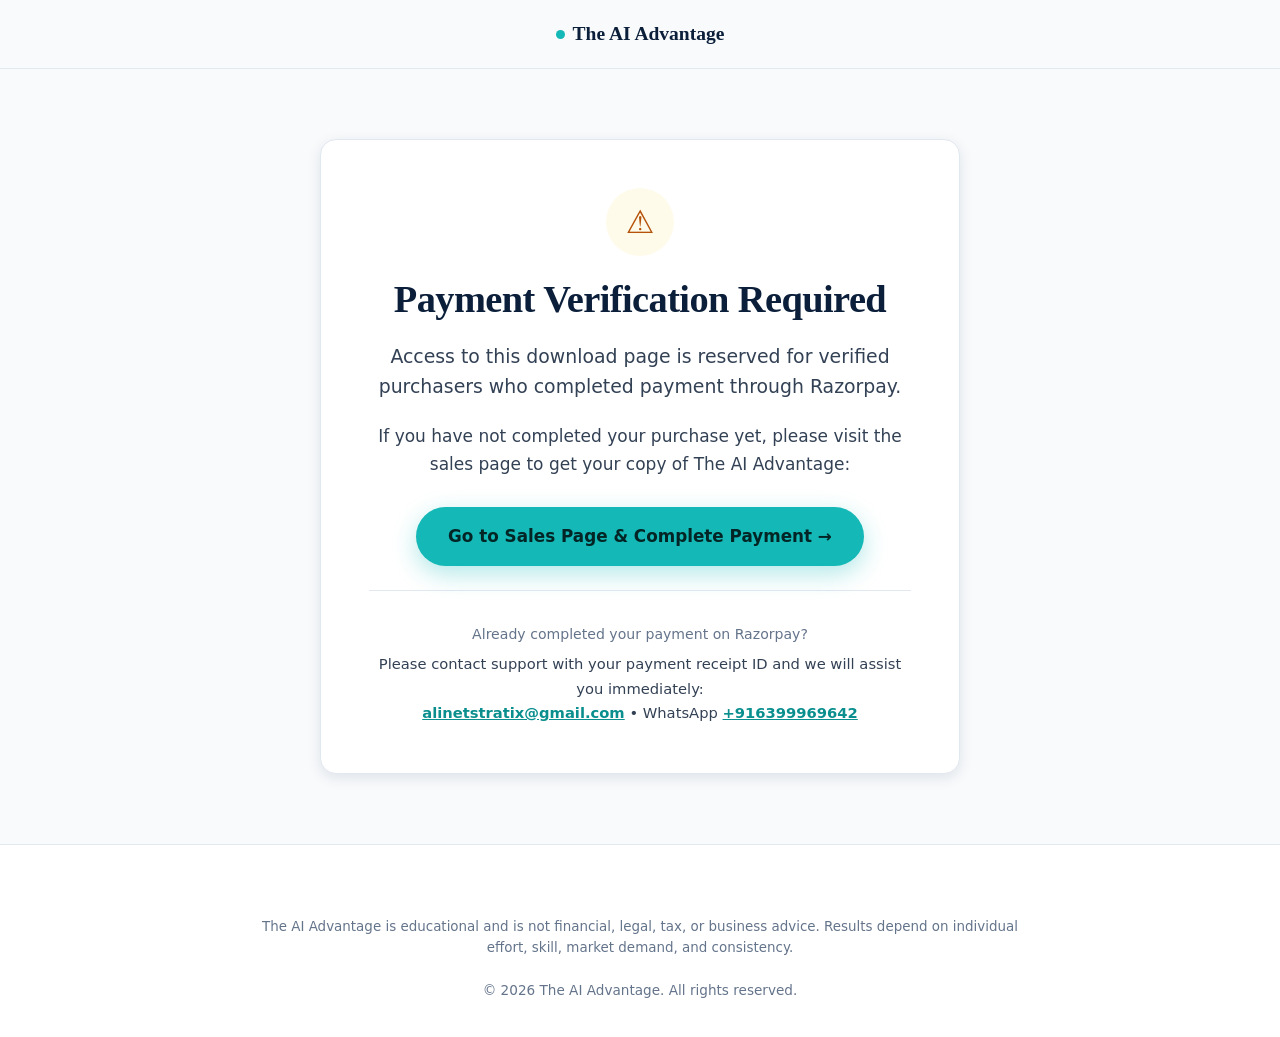
==== commit 7933023b: "Update thank-you page: gate download link with Razorpay payment verification" ====
--- a/thank-you.html
+++ b/thank-you.html
@@ -12,6 +12,11 @@
   <link rel="icon" href="data:image/svg+xml,<svg xmlns=%22http://www.w3.org/2000/svg%22 viewBox=%220 0 100 100%22><text y=%22.9em%22 font-size=%2290%22>📘</text></svg>">
 
   <link rel="stylesheet" href="styles.css">
+  <style>
+    /* Security gate: Verified content hidden by default until payment parameters are verified */
+    #verifiedBox { display: none; }
+    #unverifiedBox { display: block; }
+  </style>
 </head>
 <body data-page="thanks">
 
@@ -27,65 +32,96 @@
   <main>
     <section class="hero" style="padding:clamp(40px,7vw,70px) 0">
       <div class="wrap narrow">
-        <div class="thankyou-box">
-          <div class="thankyou-icon" aria-hidden="true">✓</div>
-          <h1>Thank You — Your Copy of The AI Advantage Is Ready.</h1>
-          <p class="lead">Your purchase was successful. You can download your ebook below and start choosing your AI income path.</p>
 
-          <div style="margin:32px 0 20px">
-            <a class="btn" data-download href="#" download style="padding:18px 36px;font-size:1.1rem">
-              Download The AI Advantage →
-            </a>
+        <!-- 1. VERIFIED SUCCESSFUL PAYMENT STATE (shown only after payment is verified) -->
+        <div id="verifiedBox">
+          <div class="thankyou-box">
+            <div class="thankyou-icon" aria-hidden="true">✓</div>
+            <h1>Thank You — Your Copy of The AI Advantage Is Ready.</h1>
+            <p class="lead">Your purchase was successful. You can download your ebook below and start choosing your AI income path.</p>
+            <div>
+              <span class="payment-ref-badge" id="paymentRef" style="display:none"></span>
+            </div>
+
+            <div style="margin:28px 0 20px">
+              <a class="btn" data-download style="padding:18px 36px;font-size:1.1rem">
+                Download The AI Advantage →
+              </a>
+            </div>
+
+            <p class="note">Tip: Save the PDF to your device so you can open it anytime.</p>
           </div>
 
-          <p class="note">Tip: Save the PDF to your device so you can open it anytime.</p>
-        </div>
+          <div style="margin-top:40px">
+            <div class="card">
+              <h2 style="font-size:1.4rem;margin-bottom:8px">What's Next?</h2>
+              <p style="color:var(--mute);margin-bottom:20px">Here is your recommended step-by-step path to start getting value today:</p>
 
-        <div style="margin-top:40px">
-          <div class="card">
-            <h2 style="font-size:1.4rem;margin-bottom:8px">What's Next?</h2>
-            <p style="color:var(--mute);margin-bottom:20px">Here is your recommended step-by-step path to start getting value today:</p>
-
-            <div class="next-steps-list">
-              <div class="next-step-item">
-                <div>
-                  <b>1. Read the Guide</b>
-                  <span>Start with Chapter 1 to understand the real opportunity honestly, and Chapter 2 for your lean AI toolkit.</span>
+              <div class="next-steps-list">
+                <div class="next-step-item">
+                  <div>
+                    <b>1. Read the Guide</b>
+                    <span>Start with Chapter 1 to understand the real opportunity honestly, and Chapter 2 for your lean AI toolkit.</span>
+                  </div>
                 </div>
-              </div>
-              <div class="next-step-item">
-                <div>
-                  <b>2. Choose ONE Income Stream</b>
-                  <span>Use Chapter 9's comparison table and scoring exercise to select the single path that best fits your strengths.</span>
+                <div class="next-step-item">
+                  <div>
+                    <b>2. Choose ONE Income Stream</b>
+                    <span>Use Chapter 9's comparison table and scoring exercise to select the single path that best fits your strengths.</span>
+                  </div>
                 </div>
-              </div>
-              <div class="next-step-item">
-                <div>
-                  <b>3. Follow the 30-Day Launch Plan</b>
-                  <span>Turn to Chapter 11 for your week-by-week sprint and copy-and-paste client communication scripts.</span>
+                <div class="next-step-item">
+                  <div>
+                    <b>3. Follow the 30-Day Launch Plan</b>
+                    <span>Turn to Chapter 11 for your week-by-week sprint and copy-and-paste client communication scripts.</span>
+                  </div>
                 </div>
-              </div>
-              <div class="next-step-item">
-                <div>
-                  <b>4. Start Building Proof</b>
-                  <span>Create 3 practice samples or a working demo before reaching out to prospective clients.</span>
+                <div class="next-step-item">
+                  <div>
+                    <b>4. Start Building Proof</b>
+                    <span>Create 3 practice samples or a working demo before reaching out to prospective clients.</span>
+                  </div>
                 </div>
-              </div>
-              <div class="next-step-item">
-                <div>
-                  <b>5. Take Action</b>
-                  <span>Consistent outreach and real-world feedback are what lead to your first paying client.</span>
+                <div class="next-step-item">
+                  <div>
+                    <b>5. Take Action</b>
+                    <span>Consistent outreach and real-world feedback are what lead to your first paying client.</span>
+                  </div>
                 </div>
               </div>
             </div>
           </div>
+
+          <div class="center" style="margin-top:32px">
+            <p style="font-size:0.95rem;color:var(--ink-light)">
+              Having trouble downloading your ebook? Contact <a data-support-email href="mailto:alinetstratix@gmail.com" style="color:var(--teal);font-weight:700">alinetstratix@gmail.com</a> (or WhatsApp <a data-support-whatsapp href="#" style="color:var(--teal);font-weight:700">+91 6399969642</a>) and include the email or phone number you used at checkout.
+            </p>
+          </div>
         </div>
 
-        <div class="center" style="margin-top:32px">
-          <p style="font-size:0.95rem;color:var(--ink-light)">
-            Having trouble downloading your ebook? Contact <a data-support-email href="mailto:alinetstratix@gmail.com" style="color:var(--teal);font-weight:700">alinetstratix@gmail.com</a> (or WhatsApp <a data-support-whatsapp href="#" style="color:var(--teal);font-weight:700">+91 6399969642</a>) and include the email or phone number you used at checkout.
-          </p>
+        <!-- 2. UNVERIFIED / ACCESS RESTRICTED STATE (shown by default if someone visits directly without payment) -->
+        <div id="unverifiedBox">
+          <div class="unverified-card">
+            <div class="unverified-icon" aria-hidden="true">⚠️</div>
+            <h2>Payment Verification Required</h2>
+            <p class="lead">Access to this download page is reserved for verified purchasers who completed payment through Razorpay.</p>
+            <p style="color:var(--ink-light);margin-top:16px">If you have not completed your purchase yet, please visit the sales page to get your copy of The AI Advantage:</p>
+
+            <div style="margin:28px 0 20px">
+              <a class="btn" href="index.html">Go to Sales Page &amp; Complete Payment →</a>
+            </div>
+
+            <div style="margin-top:24px;padding-top:20px;border-top:1px solid var(--rule)">
+              <p class="note" style="margin-bottom:6px">Already completed your payment on Razorpay?</p>
+              <p style="font-size:0.92rem;color:var(--ink-light);margin:0">
+                Please contact support with your payment receipt ID and we will assist you immediately:
+                <br>
+                <a data-support-email href="mailto:alinetstratix@gmail.com" style="color:var(--teal);font-weight:700">alinetstratix@gmail.com</a> • WhatsApp <a data-support-whatsapp href="#" style="color:var(--teal);font-weight:700">+91 6399969642</a>
+              </p>
+            </div>
+          </div>
         </div>
+
       </div>
     </section>
   </main>
--- a/styles.css
+++ b/styles.css
@@ -427,92 +427,81 @@
   perspective: 1200px;
   display: flex;
   justify-content: center;
-}
-
-.book {
-  width: min(310px, 80vw);
-  aspect-ratio: 1 / 1.45;
-  background: linear-gradient(135deg, #0B1F3A 0%, #153A68 60%, #0B1F3A 100%);
-  border-radius: 4px 12px 12px 4px;
+  align-items: center;
+  padding: 10px;
+}
+
+.book-mockup {
   position: relative;
-  overflow: hidden;
+  width: min(320px, 78vw);
+  border-radius: 4px 14px 14px 4px;
+  transform-style: preserve-3d;
+  transform: rotateY(-12deg) rotateX(3deg);
+  transition: transform 0.4s cubic-bezier(0.16, 1, 0.3, 1), box-shadow 0.4s ease;
   box-shadow:
-    -8px 0 0 -3px #05101F,
-    -14px 4px 10px -5px rgba(0,0,0,.3),
-    12px 24px 48px rgba(11,31,58,.35);
-  padding: 32px 28px;
-  display: flex;
-  flex-direction: column;
-  justify-content: space-between;
-  color: #fff;
-  border-left: 5px solid #061528;
-  transform: rotateY(-8deg) rotateX(4deg);
-  transition: transform 0.3s ease, box-shadow 0.3s ease;
-}
-
-.book:hover {
-  transform: rotateY(-2deg) rotateX(0deg) translateY(-4px);
+    -10px 0 0 -3px #040d1a,
+    -16px 8px 18px -4px rgba(0,0,0,0.45),
+    16px 28px 54px rgba(11,31,58,0.42),
+    0 0 35px rgba(20,184,182,0.18);
+  cursor: pointer;
+}
+
+.book-mockup:hover {
+  transform: rotateY(-3deg) rotateX(1deg) translateY(-6px);
   box-shadow:
-    -8px 0 0 -3px #05101F,
-    14px 28px 56px rgba(11,31,58,.4);
-}
-
-.book::after {
-  content: "";
+    -8px 0 0 -3px #040d1a,
+    -14px 12px 24px -4px rgba(0,0,0,0.5),
+    20px 36px 64px rgba(11,31,58,0.48),
+    0 0 45px rgba(20,184,182,0.28);
+}
+
+.book-cover-img {
+  width: 100%;
+  height: auto;
+  aspect-ratio: 1 / 1.5;
+  display: block;
+  border-radius: 4px 14px 14px 4px;
+  object-fit: cover;
+  box-shadow: inset 0 0 0 1px rgba(255,255,255,0.12);
+}
+
+.book-spine-effect {
+  position: absolute;
+  top: 0;
+  left: 0;
+  bottom: 0;
+  width: 18px;
+  background: linear-gradient(90deg, rgba(0,0,0,0.55) 0%, rgba(255,255,255,0.28) 38%, rgba(0,0,0,0.35) 75%, rgba(0,0,0,0) 100%);
+  border-radius: 4px 0 0 4px;
+  pointer-events: none;
+}
+
+.book-gloss-effect {
   position: absolute;
   top: 0;
   left: 0;
   right: 0;
   bottom: 0;
-  background: linear-gradient(90deg, rgba(255,255,255,.12) 0%, rgba(255,255,255,0) 12%, rgba(0,0,0,.15) 100%);
+  background: linear-gradient(115deg, rgba(255,255,255,0.18) 0%, rgba(255,255,255,0.06) 24%, transparent 45%, rgba(0,0,0,0.18) 100%);
+  border-radius: 4px 14px 14px 4px;
   pointer-events: none;
 }
 
-.book-badge {
-  font-size: 0.65rem;
-  font-weight: 700;
-  letter-spacing: 0.1em;
-  text-transform: uppercase;
-  color: #A5C4EB;
-}
-
-.book-spine-accent {
-  width: 44px;
-  height: 3px;
-  background: var(--teal-bright);
-  margin: 16px 0;
-}
-
-.book-title {
-  font-family: Georgia, serif;
-  font-size: 2.1rem;
-  line-height: 1.05;
-  font-weight: 700;
-  letter-spacing: -0.02em;
-}
-
-.book-title span {
-  display: block;
-  color: var(--teal-bright);
-}
-
-.book-subtitle {
-  font-size: 0.86rem;
-  line-height: 1.4;
-  color: #CBD5E1;
-  margin-top: 10px;
-}
-
-.book-footer {
-  margin-top: 24px;
-  padding-top: 16px;
-  border-top: 1px solid rgba(255,255,255,.15);
-  display: flex;
-  justify-content: space-between;
+.offer-cover-row {
+  display: flex;
   align-items: center;
-  font-size: 0.72rem;
-  color: #94A3B8;
-  letter-spacing: 0.05em;
+  justify-content: center;
+  gap: 16px;
+  margin-bottom: 12px;
+}
+
+.offer-cover-thumb {
+  width: 60px;
+  height: auto;
+  aspect-ratio: 1 / 1.5;
+  border-radius: 4px;
+  box-shadow: 0 4px 12px rgba(11,31,58,0.2);
+  object-fit: cover;
 }
 
 /* CARDS & GRIDS */
@@ -1310,6 +1299,42 @@
   color: var(--ink-light);
 }
 
+.payment-ref-badge {
+  display: inline-block;
+  background: var(--green-bg);
+  color: var(--green);
+  border: 1px solid #A7F3D0;
+  border-radius: 9999px;
+  padding: 5px 16px;
+  font-size: 0.84rem;
+  font-weight: 600;
+  margin-top: 12px;
+}
+
+.unverified-card {
+  max-width: 640px;
+  margin: 0 auto;
+  background: var(--white);
+  border: 1px solid var(--rule);
+  border-radius: var(--radius-lg);
+  padding: clamp(32px, 6vw, 48px);
+  text-align: center;
+  box-shadow: var(--shadow-md);
+}
+
+.unverified-icon {
+  width: 68px;
+  height: 68px;
+  background: var(--amber-bg);
+  color: var(--amber);
+  border-radius: 50%;
+  display: inline-flex;
+  align-items: center;
+  justify-content: center;
+  font-size: 2rem;
+  margin-bottom: 20px;
+}
+
 /* ACCESSIBILITY & REDUCED MOTION */
 @media (prefers-reduced-motion: reduce) {
   *, *::before, *::after {
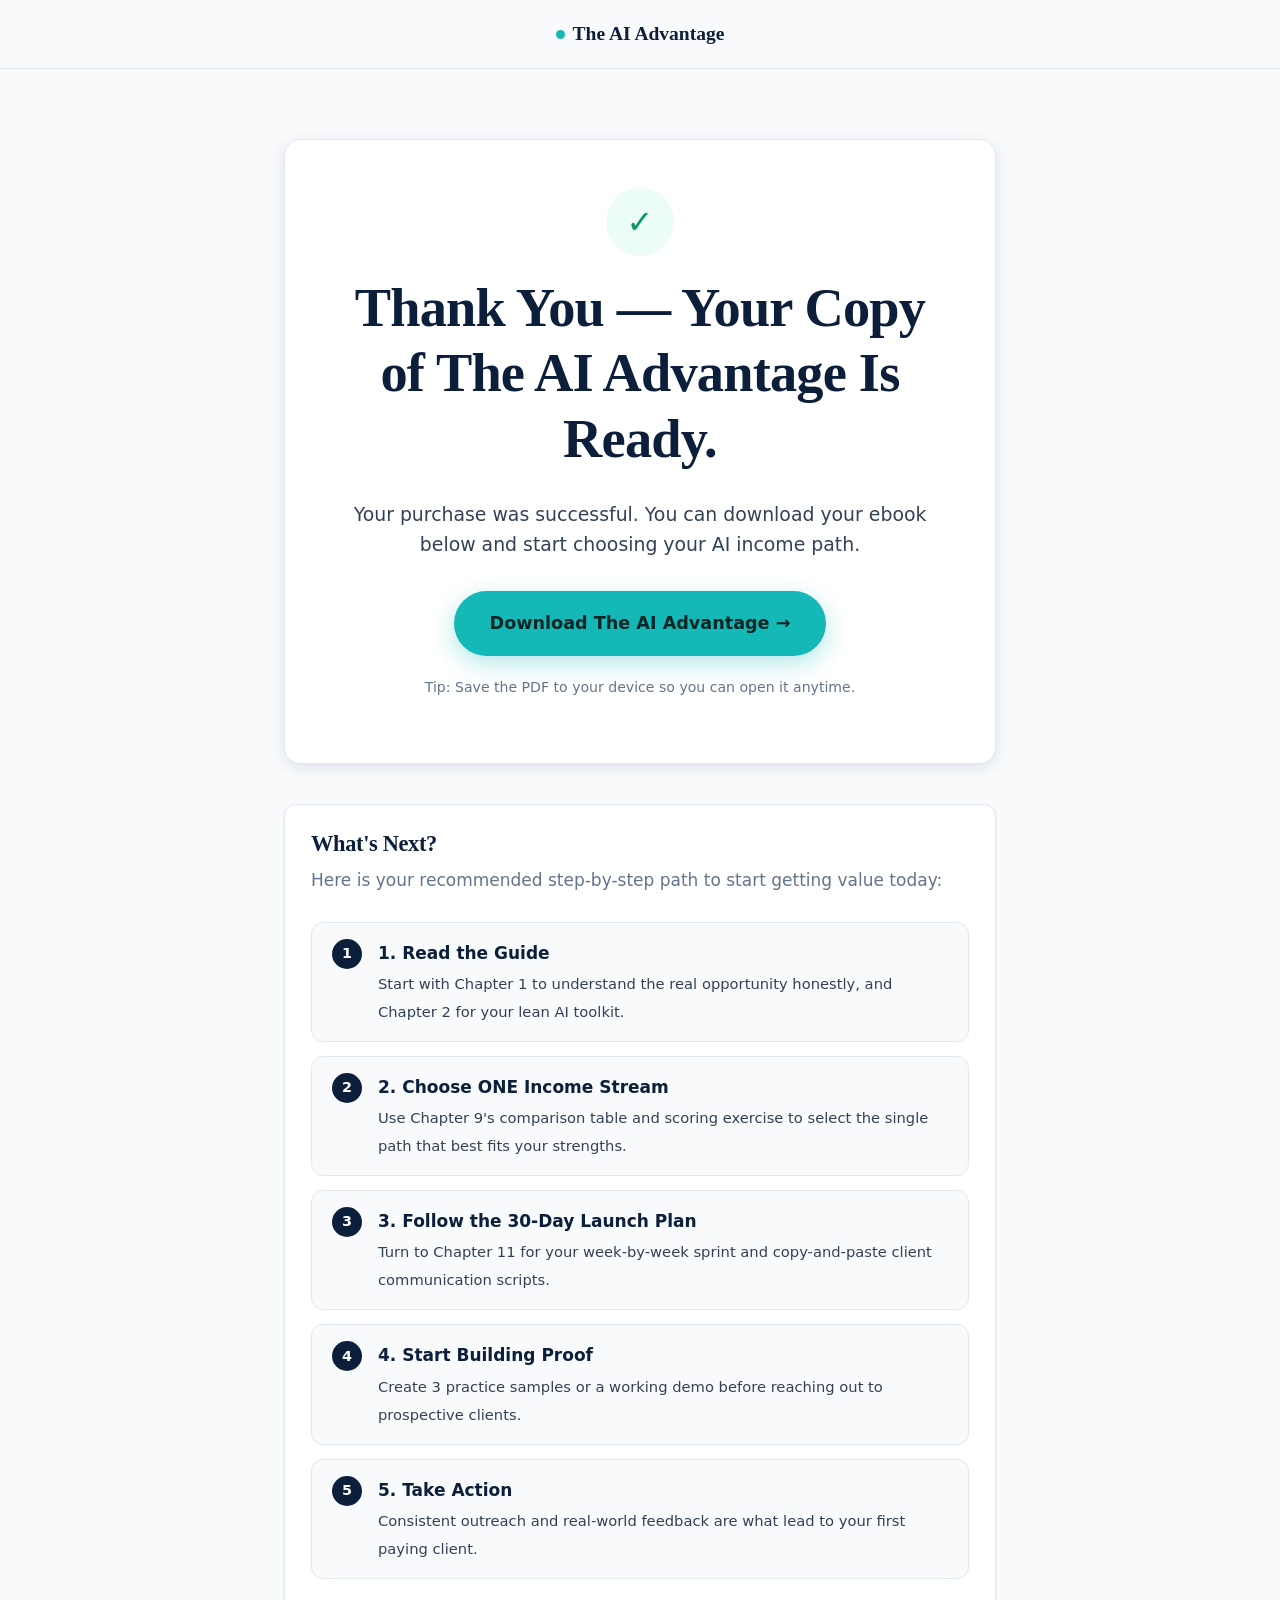
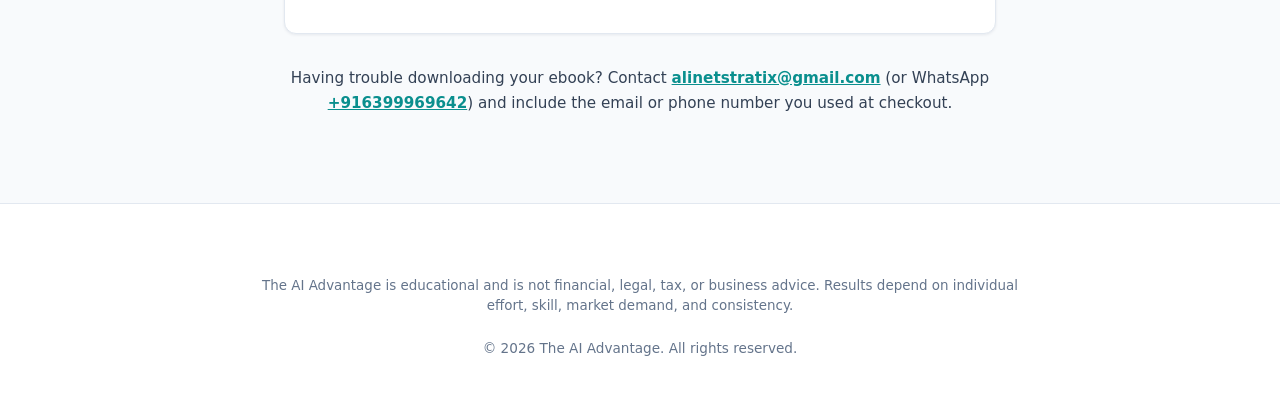
==== commit 9d41c153: "Update PDF eBook download link to Google Drive on thank-you page" ====
--- a/thank-you.html
+++ b/thank-you.html
@@ -12,11 +12,6 @@
   <link rel="icon" href="data:image/svg+xml,<svg xmlns=%22http://www.w3.org/2000/svg%22 viewBox=%220 0 100 100%22><text y=%22.9em%22 font-size=%2290%22>📘</text></svg>">
 
   <link rel="stylesheet" href="styles.css">
-  <style>
-    /* Security gate: Verified content hidden by default until payment parameters are verified */
-    #verifiedBox { display: none; }
-    #unverifiedBox { display: block; }
-  </style>
 </head>
 <body data-page="thanks">
 
@@ -32,96 +27,65 @@
   <main>
     <section class="hero" style="padding:clamp(40px,7vw,70px) 0">
       <div class="wrap narrow">
+        <div class="thankyou-box">
+          <div class="thankyou-icon" aria-hidden="true">✓</div>
+          <h1>Thank You — Your Copy of The AI Advantage Is Ready.</h1>
+          <p class="lead">Your purchase was successful. You can download your ebook below and start choosing your AI income path.</p>
 
-        <!-- 1. VERIFIED SUCCESSFUL PAYMENT STATE (shown only after payment is verified) -->
-        <div id="verifiedBox">
-          <div class="thankyou-box">
-            <div class="thankyou-icon" aria-hidden="true">✓</div>
-            <h1>Thank You — Your Copy of The AI Advantage Is Ready.</h1>
-            <p class="lead">Your purchase was successful. You can download your ebook below and start choosing your AI income path.</p>
-            <div>
-              <span class="payment-ref-badge" id="paymentRef" style="display:none"></span>
-            </div>
-
-            <div style="margin:28px 0 20px">
-              <a class="btn" data-download style="padding:18px 36px;font-size:1.1rem">
-                Download The AI Advantage →
-              </a>
-            </div>
-
-            <p class="note">Tip: Save the PDF to your device so you can open it anytime.</p>
+          <div style="margin:32px 0 20px">
+            <a class="btn" data-download href="https://drive.google.com/file/d/1LLabE2Wk8Qt897rd6fFAC2yrNghodadu/view?usp=sharing" target="_blank" rel="noopener noreferrer" style="padding:18px 36px;font-size:1.1rem">
+              Download The AI Advantage →
+            </a>
           </div>
 
-          <div style="margin-top:40px">
-            <div class="card">
-              <h2 style="font-size:1.4rem;margin-bottom:8px">What's Next?</h2>
-              <p style="color:var(--mute);margin-bottom:20px">Here is your recommended step-by-step path to start getting value today:</p>
+          <p class="note">Tip: Save the PDF to your device so you can open it anytime.</p>
+        </div>
 
-              <div class="next-steps-list">
-                <div class="next-step-item">
-                  <div>
-                    <b>1. Read the Guide</b>
-                    <span>Start with Chapter 1 to understand the real opportunity honestly, and Chapter 2 for your lean AI toolkit.</span>
-                  </div>
+        <div style="margin-top:40px">
+          <div class="card">
+            <h2 style="font-size:1.4rem;margin-bottom:8px">What's Next?</h2>
+            <p style="color:var(--mute);margin-bottom:20px">Here is your recommended step-by-step path to start getting value today:</p>
+
+            <div class="next-steps-list">
+              <div class="next-step-item">
+                <div>
+                  <b>1. Read the Guide</b>
+                  <span>Start with Chapter 1 to understand the real opportunity honestly, and Chapter 2 for your lean AI toolkit.</span>
                 </div>
-                <div class="next-step-item">
-                  <div>
-                    <b>2. Choose ONE Income Stream</b>
-                    <span>Use Chapter 9's comparison table and scoring exercise to select the single path that best fits your strengths.</span>
-                  </div>
+              </div>
+              <div class="next-step-item">
+                <div>
+                  <b>2. Choose ONE Income Stream</b>
+                  <span>Use Chapter 9's comparison table and scoring exercise to select the single path that best fits your strengths.</span>
                 </div>
-                <div class="next-step-item">
-                  <div>
-                    <b>3. Follow the 30-Day Launch Plan</b>
-                    <span>Turn to Chapter 11 for your week-by-week sprint and copy-and-paste client communication scripts.</span>
-                  </div>
+              </div>
+              <div class="next-step-item">
+                <div>
+                  <b>3. Follow the 30-Day Launch Plan</b>
+                  <span>Turn to Chapter 11 for your week-by-week sprint and copy-and-paste client communication scripts.</span>
                 </div>
-                <div class="next-step-item">
-                  <div>
-                    <b>4. Start Building Proof</b>
-                    <span>Create 3 practice samples or a working demo before reaching out to prospective clients.</span>
-                  </div>
+              </div>
+              <div class="next-step-item">
+                <div>
+                  <b>4. Start Building Proof</b>
+                  <span>Create 3 practice samples or a working demo before reaching out to prospective clients.</span>
                 </div>
-                <div class="next-step-item">
-                  <div>
-                    <b>5. Take Action</b>
-                    <span>Consistent outreach and real-world feedback are what lead to your first paying client.</span>
-                  </div>
+              </div>
+              <div class="next-step-item">
+                <div>
+                  <b>5. Take Action</b>
+                  <span>Consistent outreach and real-world feedback are what lead to your first paying client.</span>
                 </div>
               </div>
             </div>
           </div>
-
-          <div class="center" style="margin-top:32px">
-            <p style="font-size:0.95rem;color:var(--ink-light)">
-              Having trouble downloading your ebook? Contact <a data-support-email href="mailto:alinetstratix@gmail.com" style="color:var(--teal);font-weight:700">alinetstratix@gmail.com</a> (or WhatsApp <a data-support-whatsapp href="#" style="color:var(--teal);font-weight:700">+91 6399969642</a>) and include the email or phone number you used at checkout.
-            </p>
-          </div>
         </div>
 
-        <!-- 2. UNVERIFIED / ACCESS RESTRICTED STATE (shown by default if someone visits directly without payment) -->
-        <div id="unverifiedBox">
-          <div class="unverified-card">
-            <div class="unverified-icon" aria-hidden="true">⚠️</div>
-            <h2>Payment Verification Required</h2>
-            <p class="lead">Access to this download page is reserved for verified purchasers who completed payment through Razorpay.</p>
-            <p style="color:var(--ink-light);margin-top:16px">If you have not completed your purchase yet, please visit the sales page to get your copy of The AI Advantage:</p>
-
-            <div style="margin:28px 0 20px">
-              <a class="btn" href="index.html">Go to Sales Page &amp; Complete Payment →</a>
-            </div>
-
-            <div style="margin-top:24px;padding-top:20px;border-top:1px solid var(--rule)">
-              <p class="note" style="margin-bottom:6px">Already completed your payment on Razorpay?</p>
-              <p style="font-size:0.92rem;color:var(--ink-light);margin:0">
-                Please contact support with your payment receipt ID and we will assist you immediately:
-                <br>
-                <a data-support-email href="mailto:alinetstratix@gmail.com" style="color:var(--teal);font-weight:700">alinetstratix@gmail.com</a> • WhatsApp <a data-support-whatsapp href="#" style="color:var(--teal);font-weight:700">+91 6399969642</a>
-              </p>
-            </div>
-          </div>
+        <div class="center" style="margin-top:32px">
+          <p style="font-size:0.95rem;color:var(--ink-light)">
+            Having trouble downloading your ebook? Contact <a data-support-email href="mailto:alinetstratix@gmail.com" style="color:var(--teal);font-weight:700">alinetstratix@gmail.com</a> (or WhatsApp <a data-support-whatsapp href="#" style="color:var(--teal);font-weight:700">+91 6399969642</a>) and include the email or phone number you used at checkout.
+          </p>
         </div>
-
       </div>
     </section>
   </main>
--- a/styles.css
+++ b/styles.css
@@ -1299,42 +1299,6 @@
   color: var(--ink-light);
 }
 
-.payment-ref-badge {
-  display: inline-block;
-  background: var(--green-bg);
-  color: var(--green);
-  border: 1px solid #A7F3D0;
-  border-radius: 9999px;
-  padding: 5px 16px;
-  font-size: 0.84rem;
-  font-weight: 600;
-  margin-top: 12px;
-}
-
-.unverified-card {
-  max-width: 640px;
-  margin: 0 auto;
-  background: var(--white);
-  border: 1px solid var(--rule);
-  border-radius: var(--radius-lg);
-  padding: clamp(32px, 6vw, 48px);
-  text-align: center;
-  box-shadow: var(--shadow-md);
-}
-
-.unverified-icon {
-  width: 68px;
-  height: 68px;
-  background: var(--amber-bg);
-  color: var(--amber);
-  border-radius: 50%;
-  display: inline-flex;
-  align-items: center;
-  justify-content: center;
-  font-size: 2rem;
-  margin-bottom: 20px;
-}
-
 /* ACCESSIBILITY & REDUCED MOTION */
 @media (prefers-reduced-motion: reduce) {
   *, *::before, *::after {
